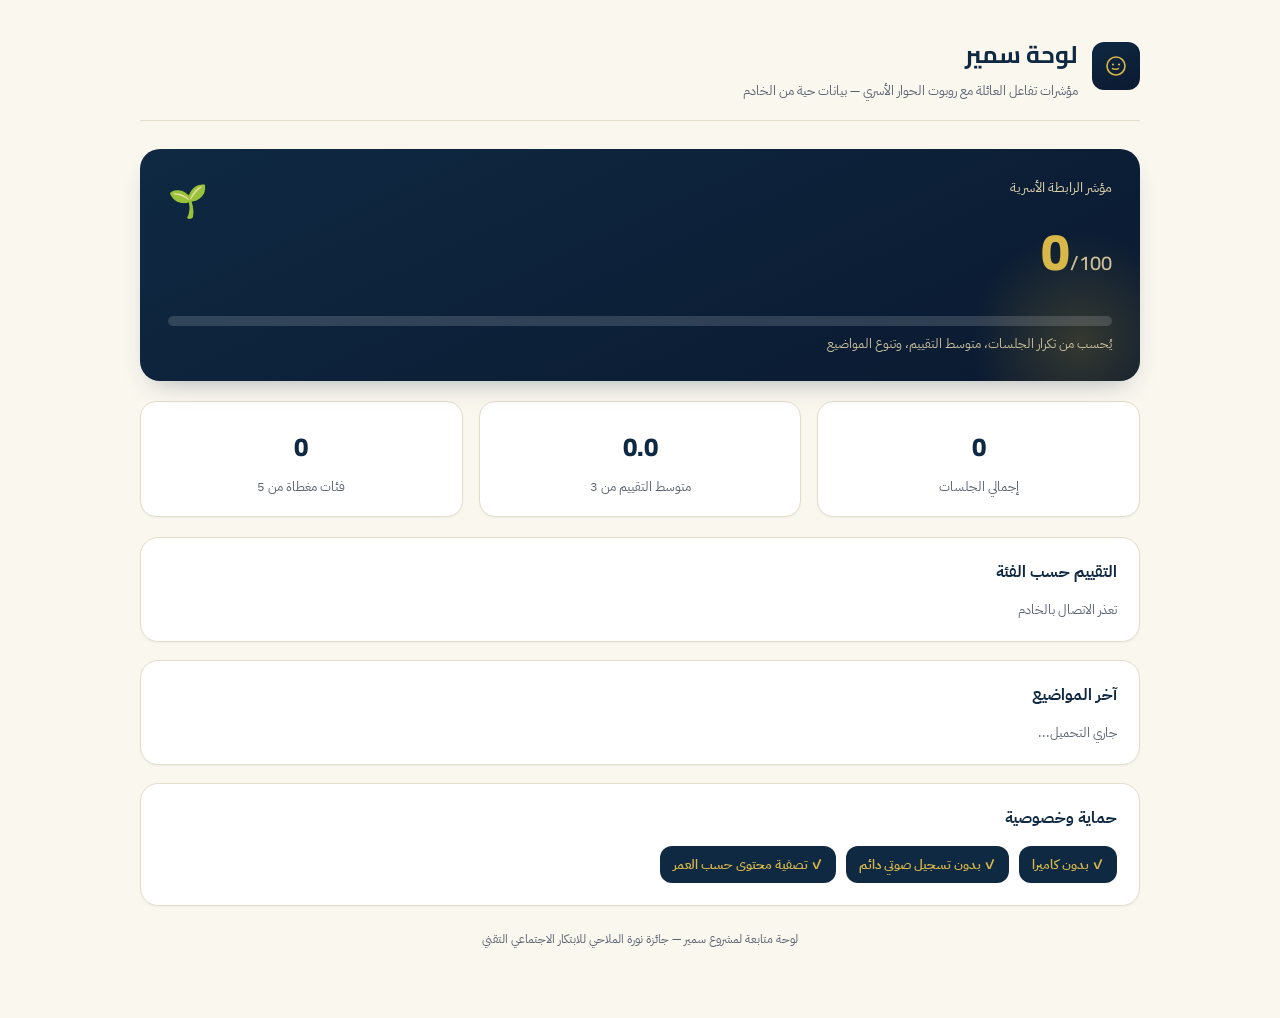
==== sameer-ai-agent/templates/dashboard.html @ 368ee6e6 "Add artifact templates and configure agent memory and flask publishing Replit-Commit-Author: Agent" ====
<!DOCTYPE html>
<html lang="ar" dir="rtl">
<head>
<meta charset="UTF-8">
<meta name="viewport" content="width=device-width, initial-scale=1.0">
<title>لوحة سمير</title>
<link href="https://fonts.googleapis.com/css2?family=Cairo:wght@600;700;800&family=IBM+Plex+Sans+Arabic:wght@400;500;600&display=swap" rel="stylesheet">
<style>
  :root{
    --navy:#0f2942; --navy-dark:#0a1930; --gold:#c9a227; --gold-light:#d9b84a;
    --paper:#faf7ef; --paper2:#f1ecdd; --ink:#1b2430; --ink-soft:#5b6472; --line:#e4ddc9;
  }
  *{box-sizing:border-box;}
  body{margin:0;padding:32px 20px 70px;background:var(--paper);color:var(--ink);
    font-family:"IBM Plex Sans Arabic",sans-serif;}
  .wrap{max-width:1000px;margin:0 auto;}
  header{display:flex;align-items:center;gap:14px;margin-bottom:28px;padding-bottom:20px;border-bottom:1px solid var(--line);}
  .logo{width:48px;height:48px;border-radius:12px;background:linear-gradient(155deg,var(--navy),var(--navy-dark));
    display:flex;align-items:center;justify-content:center;flex:none;}
  h1{font-family:"Cairo",sans-serif;font-size:24px;color:var(--navy);margin:0;}
  p.sub{color:var(--ink-soft);font-size:13px;margin:4px 0 0;}
  .bond-card{
    background:linear-gradient(155deg,var(--navy),var(--navy-dark));
    border-radius:20px;padding:28px;color:#f4ecd2;margin-bottom:20px;
    box-shadow:0 12px 28px -14px rgba(15,41,66,.4);
    position:relative;overflow:hidden;
  }
  .bond-card::after{content:"";position:absolute;inset:auto -50px -70px auto;width:220px;height:220px;
    border-radius:50%;background:radial-gradient(circle,rgba(201,162,39,.22),transparent 70%);}
  .bond-top{display:flex;justify-content:space-between;align-items:flex-start;position:relative;z-index:1;}
  .bond-label{font-size:13.5px;color:#d9cfa9;}
  .bond-face{font-size:32px;}
  .bond-number{font-family:"Cairo",sans-serif;font-weight:800;font-size:52px;color:var(--gold-light);
    direction:ltr;unicode-bidi:isolate;display:inline-block;margin-top:4px;}
  .bond-number span{font-size:20px;color:#cbbf98;font-weight:600;}
  .bond-bar{height:10px;border-radius:999px;background:rgba(255,255,255,.15);margin-top:16px;overflow:hidden;position:relative;z-index:1;}
  .bond-fill{height:100%;background:linear-gradient(90deg,var(--gold),var(--gold-light));width:0%;transition:width .6s;}
  .bond-caption{font-size:12.5px;color:#c9bf9c;margin-top:8px;position:relative;z-index:1;}

  .stats-row{display:grid;grid-template-columns:repeat(3,1fr);gap:16px;margin-bottom:20px;}
  .tile{background:#fff;border:1px solid var(--line);border-radius:16px;padding:20px;text-align:center;
    box-shadow:0 1px 2px rgba(15,41,66,.05);}
  .tile .num{font-family:"Cairo",sans-serif;font-weight:800;font-size:26px;color:var(--navy);
    direction:ltr;unicode-bidi:isolate;display:block;}
  .tile .lbl{font-size:12.5px;color:var(--ink-soft);margin-top:6px;}

  .panel{background:#fff;border:1px solid var(--line);border-radius:18px;padding:22px;margin-bottom:18px;
    box-shadow:0 1px 2px rgba(15,41,66,.05);}
  .panel h2{font-size:16px;margin:0 0 16px;color:var(--navy);}
  .cat-row{display:grid;grid-template-columns:120px 1fr 44px;gap:12px;align-items:center;margin-bottom:12px;}
  .cat-name{font-size:13.5px;font-weight:600;}
  .cat-track{height:9px;background:var(--paper2);border-radius:999px;overflow:hidden;}
  .cat-fill{height:100%;background:linear-gradient(90deg,var(--navy),var(--gold));}
  .cat-val{font-size:12.5px;color:var(--ink-soft);direction:ltr;unicode-bidi:isolate;text-align:left;}
  .empty{color:var(--ink-soft);font-size:13px;margin:0;}

  .topics{display:flex;flex-direction:column;gap:10px;}
  .topic-row{display:flex;align-items:center;gap:12px;padding:12px 14px;border-radius:12px;background:var(--paper2);}
  .topic-badge{flex:none;width:28px;height:28px;border-radius:8px;background:var(--navy);color:var(--gold-light);
    display:flex;align-items:center;justify-content:center;font-family:"Cairo",sans-serif;font-weight:700;font-size:12.5px;}
  .topic-text{font-size:13.5px;line-height:1.5;}

  .badges{display:flex;flex-wrap:wrap;gap:10px;}
  .badge{display:flex;align-items:center;gap:7px;padding:9px 13px;border-radius:12px;font-size:12.5px;font-weight:600;
    background:var(--navy);color:var(--gold-light);}

  footer{margin-top:24px;text-align:center;font-size:12px;color:var(--ink-soft);}
  @media(max-width:640px){.stats-row{grid-template-columns:1fr;}}
</style>
</head>
<body>
<div class="wrap">
  <header>
    <div class="logo">
      <svg width="24" height="24" viewBox="0 0 24 24" fill="none">
        <circle cx="12" cy="12" r="9" stroke="#d9b84a" stroke-width="1.6"/>
        <circle cx="9" cy="10.5" r="1.1" fill="#d9b84a"/>
        <circle cx="15" cy="10.5" r="1.1" fill="#d9b84a"/>
        <path d="M8.5 14.5c1 1 5 1 6 0" stroke="#d9b84a" stroke-width="1.6" stroke-linecap="round"/>
      </svg>
    </div>
    <div>
      <h1>لوحة سمير</h1>
      <p class="sub">مؤشرات تفاعل العائلة مع روبوت الحوار الأسري — بيانات حية من الخادم</p>
    </div>
  </header>

  <div class="bond-card">
    <div class="bond-top">
      <div>
        <div class="bond-label">مؤشر الرابطة الأسرية</div>
        <div class="bond-number" id="bondNum">0<span>/100</span></div>
      </div>
      <div class="bond-face" id="bondFace">🌱</div>
    </div>
    <div class="bond-bar"><div class="bond-fill" id="bondFill"></div></div>
    <div class="bond-caption" id="bondCaption">يُحسب من تكرار الجلسات، متوسط التقييم، وتنوع المواضيع</div>
  </div>

  <div class="stats-row">
    <div class="tile"><span class="num" id="sessions">0</span><div class="lbl">إجمالي الجلسات</div></div>
    <div class="tile"><span class="num" id="avgRating">0.0</span><div class="lbl">متوسط التقييم من 3</div></div>
    <div class="tile"><span class="num" id="catCount">0</span><div class="lbl">فئات مغطاة من 5</div></div>
  </div>

  <div class="panel">
    <h2>التقييم حسب الفئة</h2>
    <div id="catList"><p class="empty">جاري التحميل...</p></div>
  </div>

  <div class="panel">
    <h2>آخر المواضيع</h2>
    <div class="topics" id="topicsList"><p class="empty">جاري التحميل...</p></div>
  </div>

  <div class="panel">
    <h2>حماية وخصوصية</h2>
    <div class="badges">
      <span class="badge">✓ بدون كاميرا</span>
      <span class="badge">✓ بدون تسجيل صوتي دائم</span>
      <span class="badge">✓ تصفية محتوى حسب العمر</span>
    </div>
  </div>

  <footer>لوحة متابعة لمشروع سمير — جائزة نورة الملاحي للابتكار الاجتماعي التقني</footer>
</div>

<script>
function faceFor(score){
  if (score >= 75) return "😄";
  if (score >= 50) return "🙂";
  if (score >= 25) return "😐";
  return "🌱";
}
function captionFor(score){
  if (score >= 75) return "العائلة متفاعلة جدًا — استمروا على هذا المستوى";
  if (score >= 50) return "تفاعل جيد ومستقر — جرّبوا فئات جديدة من الأسئلة";
  if (score >= 25) return "بداية جيدة — كل جلسة إضافية ترفع المؤشر";
  return "لسا بالبداية — أول جلسة عائلية تبدأ المؤشر بالتحرك";
}

fetch('/stats')
  .then(r => r.json())
  .then(data => {
    const sessions = data.total_sessions || 0;
    const avg = data.average_rating_overall || 0;
    const cats = data.average_rating_per_category || {};
    const topics = data.recent_topics || [];
    const catCount = Object.keys(cats).length;

    const bond = Math.round(
      Math.min(sessions / 20, 1) * 40 +
      (avg / 3) * 45 +
      Math.min(catCount / 5, 1) * 15
    );

    document.getElementById('bondNum').innerHTML = bond + '<span>/100</span>';
    document.getElementById('bondFill').style.width = bond + '%';
    document.getElementById('bondFace').textContent = faceFor(bond);
    document.getElementById('bondCaption').textContent = captionFor(bond);

    document.getElementById('sessions').textContent = sessions;
    document.getElementById('avgRating').textContent = avg.toFixed(1);
    document.getElementById('catCount').textContent = catCount;

    const catList = document.getElementById('catList');
    if (catCount === 0) {
      catList.innerHTML = '<p class="empty">لا توجد بيانات كافية بعد — بعد أول جلسة عائلية ستظهر هنا</p>';
    } else {
      catList.innerHTML = '';
      Object.keys(cats).forEach(name => {
        const val = cats[name];
        const pct = Math.max(4, (val / 3) * 100);
        catList.innerHTML += `
          <div class="cat-row">
            <span class="cat-name">${name}</span>
            <span class="cat-track"><span class="cat-fill" style="width:${pct}%"></span></span>
            <span class="cat-val">${val.toFixed(1)}</span>
          </div>`;
      });
    }

    const topicsList = document.getElementById('topicsList');
    if (topics.length === 0) {
      topicsList.innerHTML = '<p class="empty">لم تُسجَّل مواضيع بعد</p>';
    } else {
      topicsList.innerHTML = '';
      topics.forEach((t, i) => {
        topicsList.innerHTML += `
          <div class="topic-row">
            <span class="topic-badge">${i + 1}</span>
            <span class="topic-text">${t}</span>
          </div>`;
      });
    }
  })
  .catch(() => {
    document.getElementById('catList').innerHTML = '<p class="empty">تعذر الاتصال بالخادم</p>';
  });
</script>
</body>
</html>
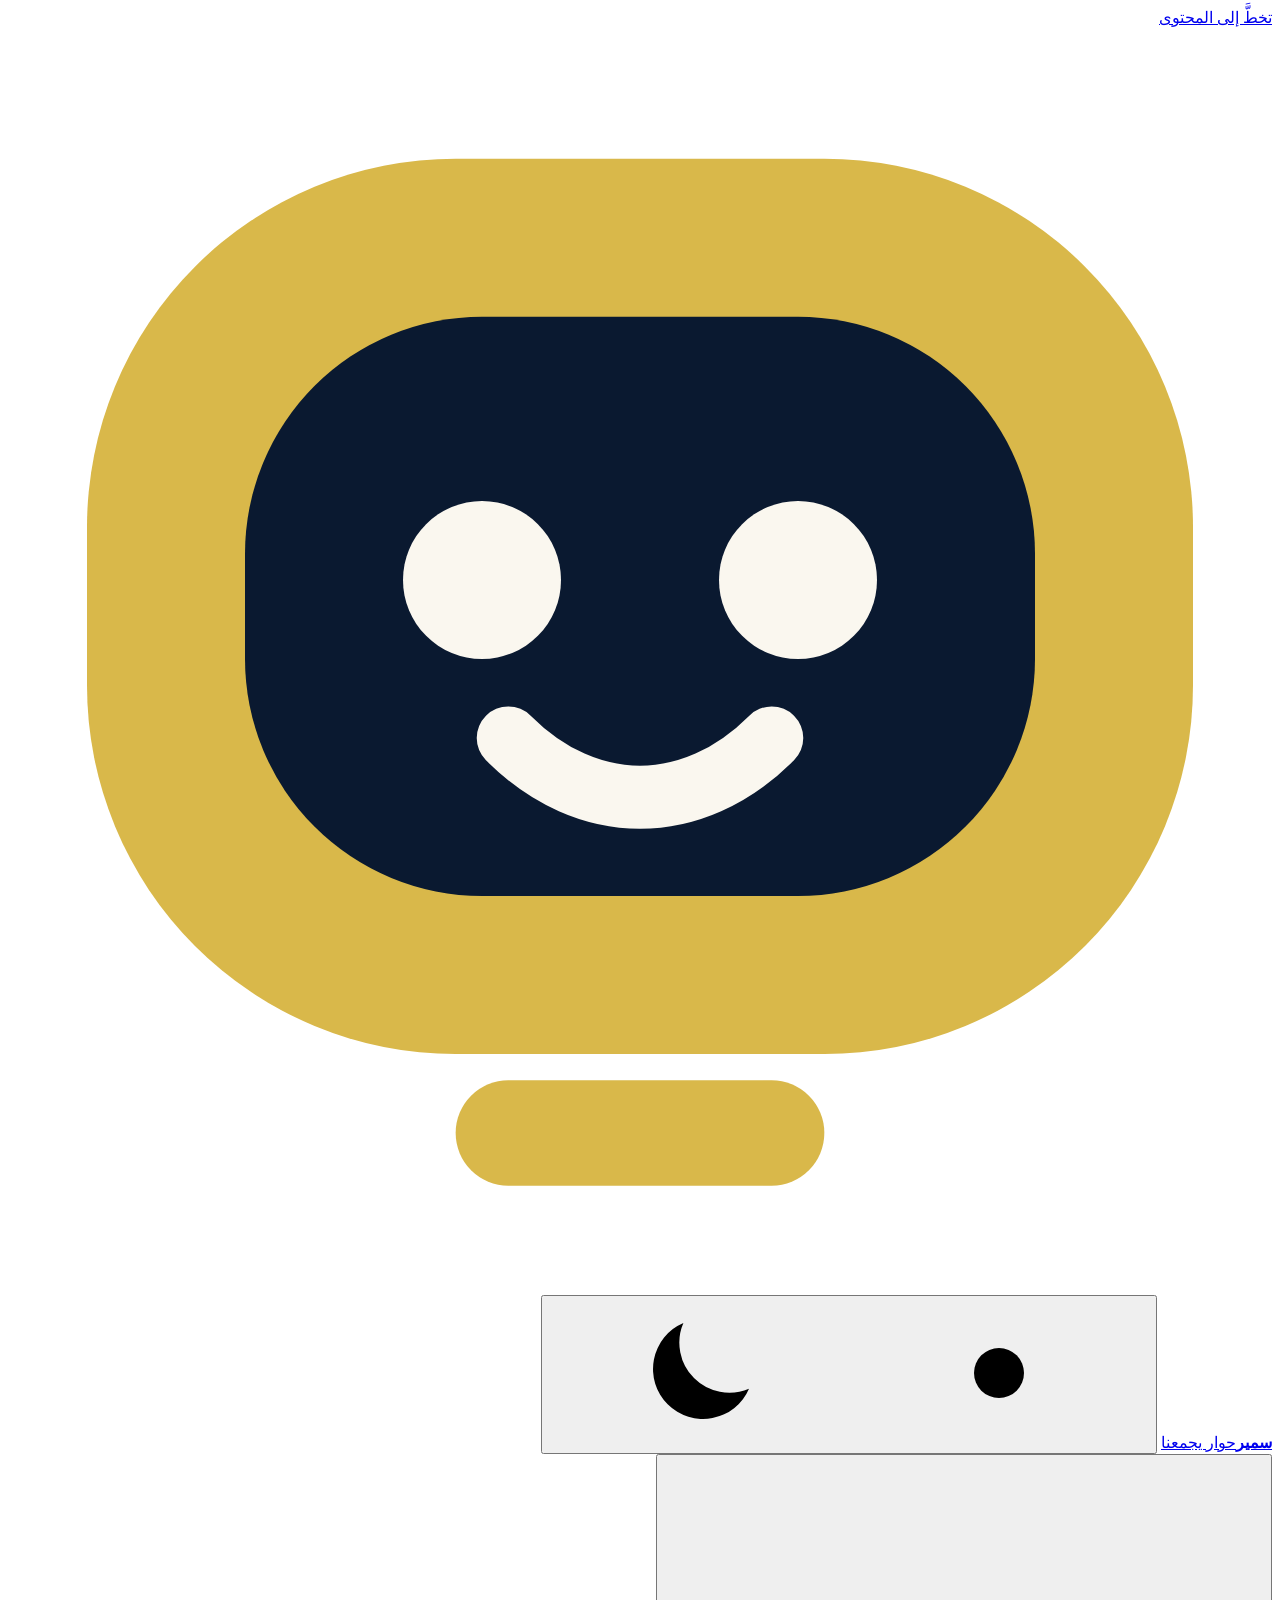
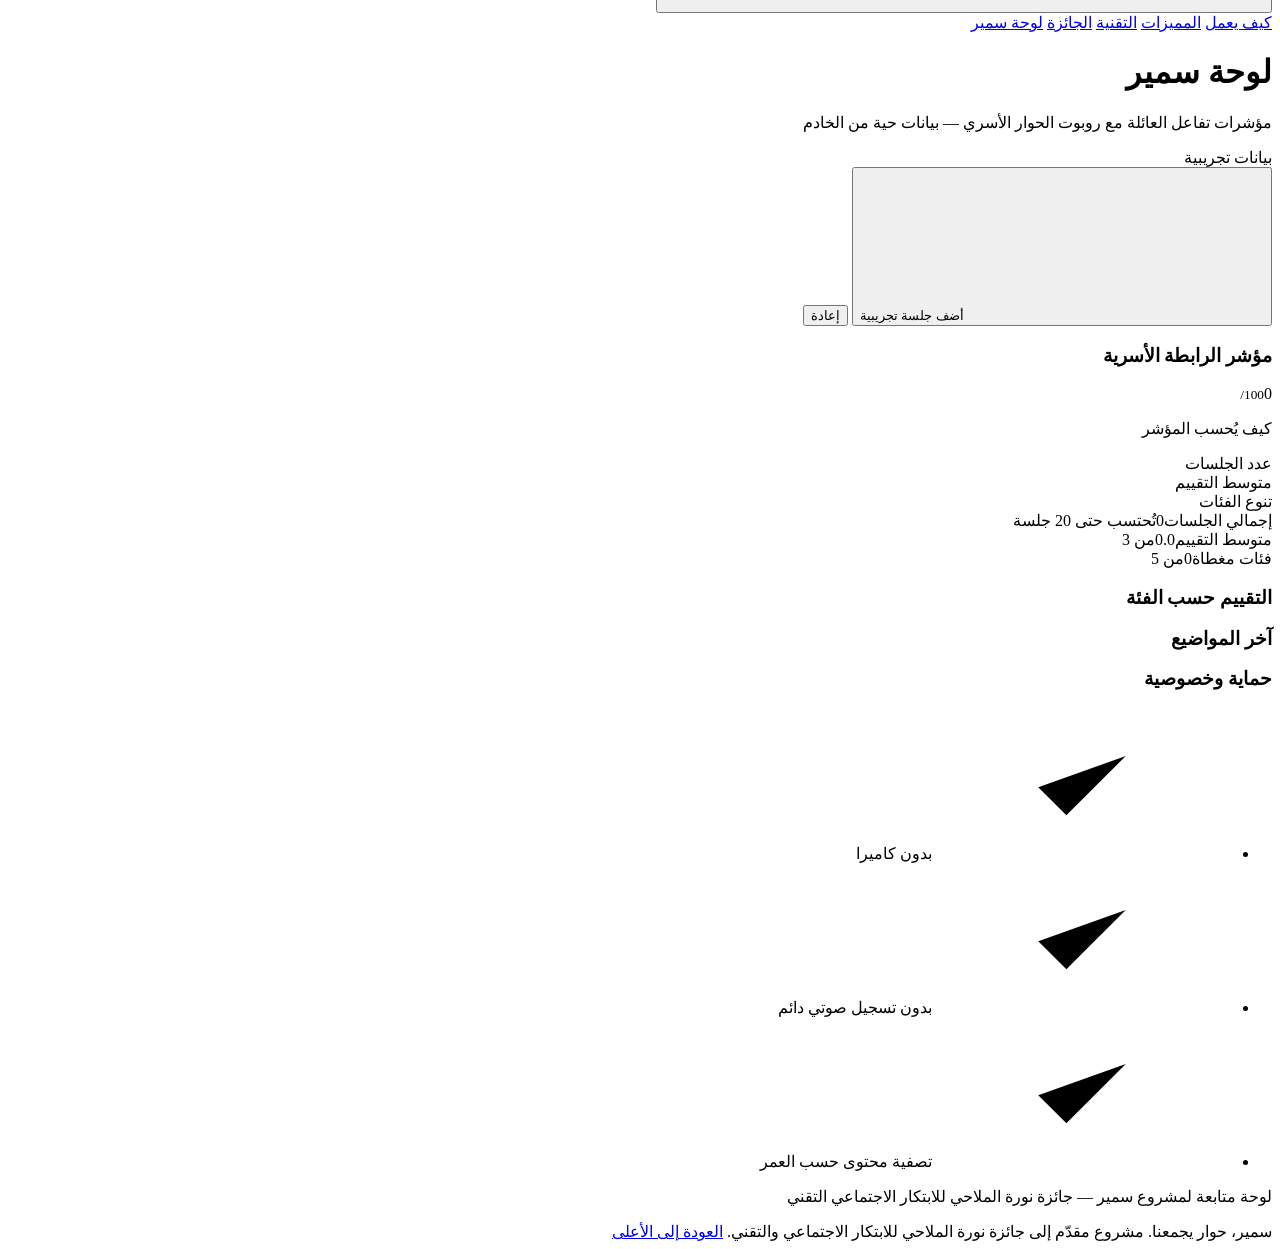
==== commit 7074c188: "Redesign Sameer website: design system, landing page, live dashboard Co-Authored-By: Claude Sonnet 5" ====
--- a/sameer-ai-agent/templates/dashboard.html
+++ b/sameer-ai-agent/templates/dashboard.html
@@ -1,202 +1,100 @@
-<!DOCTYPE html>
+<!doctype html>
 <html lang="ar" dir="rtl">
 <head>
-<meta charset="UTF-8">
-<meta name="viewport" content="width=device-width, initial-scale=1.0">
+<meta charset="utf-8">
+<meta name="viewport" content="width=device-width, initial-scale=1, viewport-fit=cover">
 <title>لوحة سمير</title>
-<link href="https://fonts.googleapis.com/css2?family=Cairo:wght@600;700;800&family=IBM+Plex+Sans+Arabic:wght@400;500;600&display=swap" rel="stylesheet">
-<style>
-  :root{
-    --navy:#0f2942; --navy-dark:#0a1930; --gold:#c9a227; --gold-light:#d9b84a;
-    --paper:#faf7ef; --paper2:#f1ecdd; --ink:#1b2430; --ink-soft:#5b6472; --line:#e4ddc9;
-  }
-  *{box-sizing:border-box;}
-  body{margin:0;padding:32px 20px 70px;background:var(--paper);color:var(--ink);
-    font-family:"IBM Plex Sans Arabic",sans-serif;}
-  .wrap{max-width:1000px;margin:0 auto;}
-  header{display:flex;align-items:center;gap:14px;margin-bottom:28px;padding-bottom:20px;border-bottom:1px solid var(--line);}
-  .logo{width:48px;height:48px;border-radius:12px;background:linear-gradient(155deg,var(--navy),var(--navy-dark));
-    display:flex;align-items:center;justify-content:center;flex:none;}
-  h1{font-family:"Cairo",sans-serif;font-size:24px;color:var(--navy);margin:0;}
-  p.sub{color:var(--ink-soft);font-size:13px;margin:4px 0 0;}
-  .bond-card{
-    background:linear-gradient(155deg,var(--navy),var(--navy-dark));
-    border-radius:20px;padding:28px;color:#f4ecd2;margin-bottom:20px;
-    box-shadow:0 12px 28px -14px rgba(15,41,66,.4);
-    position:relative;overflow:hidden;
-  }
-  .bond-card::after{content:"";position:absolute;inset:auto -50px -70px auto;width:220px;height:220px;
-    border-radius:50%;background:radial-gradient(circle,rgba(201,162,39,.22),transparent 70%);}
-  .bond-top{display:flex;justify-content:space-between;align-items:flex-start;position:relative;z-index:1;}
-  .bond-label{font-size:13.5px;color:#d9cfa9;}
-  .bond-face{font-size:32px;}
-  .bond-number{font-family:"Cairo",sans-serif;font-weight:800;font-size:52px;color:var(--gold-light);
-    direction:ltr;unicode-bidi:isolate;display:inline-block;margin-top:4px;}
-  .bond-number span{font-size:20px;color:#cbbf98;font-weight:600;}
-  .bond-bar{height:10px;border-radius:999px;background:rgba(255,255,255,.15);margin-top:16px;overflow:hidden;position:relative;z-index:1;}
-  .bond-fill{height:100%;background:linear-gradient(90deg,var(--gold),var(--gold-light));width:0%;transition:width .6s;}
-  .bond-caption{font-size:12.5px;color:#c9bf9c;margin-top:8px;position:relative;z-index:1;}
+<meta name="theme-color" content="#0a1930">
+<link rel="icon" href="data:image/svg+xml,%3Csvg xmlns='http://www.w3.org/2000/svg' viewBox='0 0 48 48'%3E%3Crect x='3' y='5' width='42' height='34' rx='14' fill='%23d9b84a'/%3E%3Crect x='9' y='11' width='30' height='22' rx='9' fill='%230a1930'/%3E%3Ccircle cx='18' cy='21' r='3' fill='%23faf7ef'/%3E%3Ccircle cx='30' cy='21' r='3' fill='%23faf7ef'/%3E%3C/svg%3E">
+<script>try{var t=localStorage.getItem('sameer-theme');if(t==='dark'||t==='light')document.documentElement.setAttribute('data-theme',t)}catch(e){}</script>
+<link rel="preconnect" href="https://fonts.googleapis.com">
+<link rel="preconnect" href="https://fonts.gstatic.com" crossorigin>
+<link rel="stylesheet" href="https://fonts.googleapis.com/css2?family=Cairo:wght@600;700;800&family=IBM+Plex+Sans+Arabic:wght@400;500;600;700&display=swap">
+<link rel="stylesheet" href="/static/sameer.css">
 
-  .stats-row{display:grid;grid-template-columns:repeat(3,1fr);gap:16px;margin-bottom:20px;}
-  .tile{background:#fff;border:1px solid var(--line);border-radius:16px;padding:20px;text-align:center;
-    box-shadow:0 1px 2px rgba(15,41,66,.05);}
-  .tile .num{font-family:"Cairo",sans-serif;font-weight:800;font-size:26px;color:var(--navy);
-    direction:ltr;unicode-bidi:isolate;display:block;}
-  .tile .lbl{font-size:12.5px;color:var(--ink-soft);margin-top:6px;}
-
-  .panel{background:#fff;border:1px solid var(--line);border-radius:18px;padding:22px;margin-bottom:18px;
-    box-shadow:0 1px 2px rgba(15,41,66,.05);}
-  .panel h2{font-size:16px;margin:0 0 16px;color:var(--navy);}
-  .cat-row{display:grid;grid-template-columns:120px 1fr 44px;gap:12px;align-items:center;margin-bottom:12px;}
-  .cat-name{font-size:13.5px;font-weight:600;}
-  .cat-track{height:9px;background:var(--paper2);border-radius:999px;overflow:hidden;}
-  .cat-fill{height:100%;background:linear-gradient(90deg,var(--navy),var(--gold));}
-  .cat-val{font-size:12.5px;color:var(--ink-soft);direction:ltr;unicode-bidi:isolate;text-align:left;}
-  .empty{color:var(--ink-soft);font-size:13px;margin:0;}
-
-  .topics{display:flex;flex-direction:column;gap:10px;}
-  .topic-row{display:flex;align-items:center;gap:12px;padding:12px 14px;border-radius:12px;background:var(--paper2);}
-  .topic-badge{flex:none;width:28px;height:28px;border-radius:8px;background:var(--navy);color:var(--gold-light);
-    display:flex;align-items:center;justify-content:center;font-family:"Cairo",sans-serif;font-weight:700;font-size:12.5px;}
-  .topic-text{font-size:13.5px;line-height:1.5;}
-
-  .badges{display:flex;flex-wrap:wrap;gap:10px;}
-  .badge{display:flex;align-items:center;gap:7px;padding:9px 13px;border-radius:12px;font-size:12.5px;font-weight:600;
-    background:var(--navy);color:var(--gold-light);}
-
-  footer{margin-top:24px;text-align:center;font-size:12px;color:var(--ink-soft);}
-  @media(max-width:640px){.stats-row{grid-template-columns:1fr;}}
-</style>
 </head>
 <body>
-<div class="wrap">
-  <header>
-    <div class="logo">
-      <svg width="24" height="24" viewBox="0 0 24 24" fill="none">
-        <circle cx="12" cy="12" r="9" stroke="#d9b84a" stroke-width="1.6"/>
-        <circle cx="9" cy="10.5" r="1.1" fill="#d9b84a"/>
-        <circle cx="15" cy="10.5" r="1.1" fill="#d9b84a"/>
-        <path d="M8.5 14.5c1 1 5 1 6 0" stroke="#d9b84a" stroke-width="1.6" stroke-linecap="round"/>
-      </svg>
-    </div>
+<svg width="0" height="0" style="position:absolute" aria-hidden="true" focusable="false"><defs><symbol id="i-arrow" viewBox="0 0 24 24"><path d="M19 12H5m6-6-6 6 6 6"/></symbol><symbol id="i-check" viewBox="0 0 24 24"><path d="m5 12.5 4.5 4.5L19 7.5"/></symbol><symbol id="i-plus" viewBox="0 0 24 24"><path d="M12 5v14M5 12h14"/></symbol><symbol id="i-sun" viewBox="0 0 24 24"><circle cx="12" cy="12" r="4"/><path d="M12 2v2M12 20v2M4.9 4.9l1.4 1.4M17.7 17.7l1.4 1.4M2 12h2M20 12h2M4.9 19.1l1.4-1.4M17.7 6.3l1.4-1.4"/></symbol><symbol id="i-moon" viewBox="0 0 24 24"><path d="M20 14.5A8 8 0 0 1 9.5 4a8 8 0 1 0 10.5 10.5z"/></symbol><symbol id="i-menu" viewBox="0 0 24 24"><path d="M4 7h16M4 12h16M4 17h16"/></symbol><symbol id="i-close" viewBox="0 0 24 24"><path d="M6 6l12 12M18 6 6 18"/></symbol><symbol id="i-phone" viewBox="0 0 24 24"><rect x="7" y="2.5" width="10" height="19" rx="2.5"/><path d="M11 18.5h2"/></symbol><symbol id="i-sliders" viewBox="0 0 24 24"><path d="M4 7h9M17 7h3M4 17h3M11 17h9"/><circle cx="15" cy="7" r="2"/><circle cx="9" cy="17" r="2"/></symbol><symbol id="i-shield" viewBox="0 0 24 24"><path d="M12 3 5 6v5.5c0 4.3 2.9 7.6 7 9.5 4.1-1.9 7-5.2 7-9.5V6z"/><path d="m9 12 2.2 2.2L15.5 10"/></symbol><symbol id="i-target" viewBox="0 0 24 24"><circle cx="12" cy="12" r="2.2"/><circle cx="12" cy="12" r="7.5"/><path d="M12 2v3M12 19v3M2 12h3M19 12h3"/></symbol><symbol id="i-touch" viewBox="0 0 24 24"><path d="M9 11V5.5a1.5 1.5 0 0 1 3 0V11"/><path d="M12 10.5V9a1.5 1.5 0 0 1 3 0v3"/><path d="M15 11.5a1.5 1.5 0 0 1 3 0V15a6 6 0 0 1-6 6h-.5a5 5 0 0 1-4-2L4.5 15a1.4 1.4 0 0 1 2.2-1.7L9 15.5"/></symbol><symbol id="i-chat" viewBox="0 0 24 24"><path d="M4 5.5h16v10H12l-4.5 4v-4H4z"/><path d="M8 9.5h8M8 12.5h5"/></symbol><symbol id="i-chart" viewBox="0 0 24 24"><path d="M4 20V4M4 20h16"/><path d="M8 16v-4M12 16V8M16 16v-6"/></symbol><symbol id="i-camera-off" viewBox="0 0 24 24"><path d="M4 8h3l1.5-2h7L17 8h3v11H4z"/><circle cx="12" cy="13.5" r="3"/><path d="M3 3l18 18"/></symbol><symbol id="i-mic-off" viewBox="0 0 24 24"><rect x="9" y="3" width="6" height="11" rx="3"/><path d="M6 11a6 6 0 0 0 12 0M12 17v4"/><path d="M3 3l18 18"/></symbol><symbol id="i-mic" viewBox="0 0 24 24"><rect x="9" y="3" width="6" height="11" rx="3"/><path d="M6 11a6 6 0 0 0 12 0M12 17v4"/></symbol><symbol id="i-sprout" viewBox="0 0 24 24"><path d="M12 21v-9"/><path d="M12 12c0-4 3-6 7-6 0 4-3 6-7 6z"/><path d="M12 15c0-3-2-5-6-5 0 3 2 5 6 5z"/></symbol><symbol id="i-layers" viewBox="0 0 24 24"><path d="M12 3 3 8l9 5 9-5z"/><path d="M3 12.5l9 5 9-5M3 16.5l9 5 9-5"/></symbol><symbol id="i-users" viewBox="0 0 24 24"><circle cx="9" cy="8" r="3"/><circle cx="17" cy="9.5" r="2.4"/><path d="M3 19c.5-3.5 3-5.5 6-5.5s5.5 2 6 5.5M15.5 14c2.5-.3 4.8 1.2 5.5 4.5"/></symbol><symbol id="i-led" viewBox="0 0 24 24"><circle cx="12" cy="12" r="3"/><path d="M12 3v2M12 19v2M3 12h2M19 12h2M5.6 5.6 7 7M17 17l1.4 1.4M5.6 18.4 7 17M17 7l1.4-1.4"/></symbol><symbol id="i-wifi" viewBox="0 0 24 24"><path d="M3 9.5a13 13 0 0 1 18 0M6 13a8.5 8.5 0 0 1 12 0M9 16.5a4 4 0 0 1 6 0"/><circle cx="12" cy="20" r=".8" fill="currentColor"/></symbol><symbol id="i-base" viewBox="0 0 24 24"><path d="M4 17c0-3 3.5-5 8-5s8 2 8 5v1.5c0 1-3.5 2-8 2s-8-1-8-2z"/><path d="M4 17c0 1.5 3.5 2.5 8 2.5s8-1 8-2.5"/></symbol><symbol id="i-face-screen" viewBox="0 0 24 24"><rect x="3.5" y="4.5" width="17" height="13" rx="4"/><circle cx="9" cy="10" r="1" fill="currentColor"/><circle cx="15" cy="10" r="1" fill="currentColor"/><path d="M9.5 13.5c1.5 1.5 3.5 1.5 5 0"/><path d="M9 21h6"/></symbol><symbol id="i-award" viewBox="0 0 24 24"><circle cx="12" cy="9" r="5.5"/><path d="M8.5 13.5 7 21l5-2.5 5 2.5-1.5-7.5"/></symbol><symbol id="i-f-flat" viewBox="0 0 24 24"><circle cx="12" cy="12" r="9"/><path d="M8.5 15h7"/><circle cx="9" cy="10" r="1" fill="currentColor"/><circle cx="15" cy="10" r="1" fill="currentColor"/></symbol><symbol id="i-f-smile" viewBox="0 0 24 24"><circle cx="12" cy="12" r="9"/><path d="M8.5 14c1 1.5 2 2 3.5 2s2.5-.5 3.5-2"/><circle cx="9" cy="10" r="1" fill="currentColor"/><circle cx="15" cy="10" r="1" fill="currentColor"/></symbol><symbol id="i-f-joy" viewBox="0 0 24 24"><circle cx="12" cy="12" r="9"/><path d="M8 10.5c.5-1 1.5-1 2 0M14 10.5c.5-1 1.5-1 2 0"/><path d="M8 14h8c0 2.5-2 4-4 4s-4-1.5-4-4z"/></symbol></defs></svg>
+<a class="skip" href="#main">تخطَّ إلى المحتوى</a>
+<header class="site-header">
+  <div class="wrap header-in">
+    <a class="brand" href="/" aria-label="سمير، حوار يجمعنا. الصفحة الرئيسية"><svg class="brand-mark" viewBox="0 0 48 48" aria-hidden="true"><rect x="3" y="5" width="42" height="34" rx="14" fill="#d9b84a"/><rect x="9" y="11" width="30" height="22" rx="9" fill="#0a1930"/><circle cx="18" cy="21" r="3" fill="#faf7ef"/><circle cx="30" cy="21" r="3" fill="#faf7ef"/><path d="M19 27c3 3 7 3 10 0" stroke="#faf7ef" stroke-width="2.4" stroke-linecap="round" fill="none"/><rect x="17" y="40" width="14" height="4" rx="2" fill="#d9b84a"/></svg><span class="brand-text"><b>سمير</b><span>حوار يجمعنا</span></span></a>
+    <button class="icon-btn" type="button" data-theme-toggle aria-pressed="false" aria-label="الوضع الداكن"><svg class="icon i-sun" aria-hidden="true"><use href="#i-sun"/></svg><svg class="icon i-moon" aria-hidden="true"><use href="#i-moon"/></svg></button>
+    <button class="icon-btn menu-btn" type="button" data-menu-toggle aria-expanded="false" aria-controls="site-nav" aria-label="القائمة"><svg class="icon i-menu" aria-hidden="true"><use href="#i-menu"/></svg><svg class="icon i-close" aria-hidden="true"><use href="#i-close"/></svg></button>
+    <nav class="nav" id="site-nav" aria-label="التنقل الرئيسي">
+      <a href="/#how">كيف يعمل</a>
+      <a href="/#trust">المميزات</a>
+      <a href="/#tech">التقنية</a>
+      <a href="/#award">الجائزة</a>
+      <a class="nav-cta" href="/dashboard" aria-current="page">لوحة سمير</a>
+    </nav>
+  </div>
+</header>
+<main id="main">
+<div class="wrap dash-page">
+  <div class="page-head">
     <div>
       <h1>لوحة سمير</h1>
-      <p class="sub">مؤشرات تفاعل العائلة مع روبوت الحوار الأسري — بيانات حية من الخادم</p>
-    </div>
-  </header>
-
-  <div class="bond-card">
-    <div class="bond-top">
-      <div>
-        <div class="bond-label">مؤشر الرابطة الأسرية</div>
-        <div class="bond-number" id="bondNum">0<span>/100</span></div>
-      </div>
-      <div class="bond-face" id="bondFace">🌱</div>
-    </div>
-    <div class="bond-bar"><div class="bond-fill" id="bondFill"></div></div>
-    <div class="bond-caption" id="bondCaption">يُحسب من تكرار الجلسات، متوسط التقييم، وتنوع المواضيع</div>
-  </div>
-
-  <div class="stats-row">
-    <div class="tile"><span class="num" id="sessions">0</span><div class="lbl">إجمالي الجلسات</div></div>
-    <div class="tile"><span class="num" id="avgRating">0.0</span><div class="lbl">متوسط التقييم من 3</div></div>
-    <div class="tile"><span class="num" id="catCount">0</span><div class="lbl">فئات مغطاة من 5</div></div>
-  </div>
-
-  <div class="panel">
-    <h2>التقييم حسب الفئة</h2>
-    <div id="catList"><p class="empty">جاري التحميل...</p></div>
-  </div>
-
-  <div class="panel">
-    <h2>آخر المواضيع</h2>
-    <div class="topics" id="topicsList"><p class="empty">جاري التحميل...</p></div>
-  </div>
-
-  <div class="panel">
-    <h2>حماية وخصوصية</h2>
-    <div class="badges">
-      <span class="badge">✓ بدون كاميرا</span>
-      <span class="badge">✓ بدون تسجيل صوتي دائم</span>
-      <span class="badge">✓ تصفية محتوى حسب العمر</span>
+      <p>مؤشرات تفاعل العائلة مع روبوت الحوار الأسري — بيانات حية من الخادم</p>
     </div>
   </div>
-
-  <footer>لوحة متابعة لمشروع سمير — جائزة نورة الملاحي للابتكار الاجتماعي التقني</footer>
+  <div class="dash" data-dash="full">
+  <div class="dash-tools">
+    <div class="group">
+      <span class="badge badge--demo" data-only="demo"><span class="dot"></span>بيانات تجريبية</span>
+      <span class="badge badge--live" data-only="api" hidden><span class="dot"></span>بيانات حية من الخادم</span>
+      <span class="stamp" data-el="stamp"></span>
+    </div>
+    <div class="group">
+      <button class="btn btn--sm" type="button" data-action="add" data-only="demo"><svg class="icon" aria-hidden="true"><use href="#i-plus"/></svg>أضف جلسة تجريبية</button>
+      <button class="btn btn--sm btn--ghost" type="button" data-action="reset" data-only="demo">إعادة</button>
+      <button class="btn btn--sm btn--ghost" type="button" data-action="refresh" data-only="api" hidden>تحديث</button>
+    </div>
+  </div>
+  <div class="error-box" data-el="error" role="alert" hidden><span>تعذر الاتصال بالخادم</span><button class="btn btn--sm" type="button" data-action="retry">إعادة المحاولة</button></div>
+  <article class="bond-card" aria-label="مؤشر الرابطة الأسرية">
+    <div class="bond-top"><h3 class="bond-title">مؤشر الرابطة الأسرية</h3><span class="tier" data-el="tier"></span></div>
+    <div class="bond-main">
+      <div class="bond-num" aria-hidden="true"><span data-el="bond">0</span><small dir="ltr">/100</small></div>
+      <div class="bond-bar" role="progressbar" aria-label="مؤشر الرابطة الأسرية" aria-valuemin="0" aria-valuemax="100" aria-valuenow="0" data-el="bar"><span class="bond-fill" data-el="fill"></span><i style="inset-inline-start:25%"></i><i style="inset-inline-start:50%"></i><i style="inset-inline-start:75%"></i></div>
+      <p class="bond-caption" data-el="caption"></p>
+    </div>
+    <div class="parts">
+      <p class="parts-title">كيف يُحسب المؤشر</p>
+      <div class="part"><div class="part-row"><span>عدد الجلسات</span><b data-el="pv-sessions"></b></div><div class="part-track"><span class="part-fill" data-el="pf-sessions"></span></div></div>
+      <div class="part"><div class="part-row"><span>متوسط التقييم</span><b data-el="pv-rating"></b></div><div class="part-track"><span class="part-fill" data-el="pf-rating"></span></div></div>
+      <div class="part"><div class="part-row"><span>تنوع الفئات</span><b data-el="pv-cats"></b></div><div class="part-track"><span class="part-fill" data-el="pf-cats"></span></div></div>
+    </div>
+  </article>
+  <div class="stats">
+    <article class="card stat"><span class="stat-label">إجمالي الجلسات</span><span class="stat-val" data-el="sessions">0</span><span class="stat-hint">تُحتسب حتى 20 جلسة</span></article>
+    <article class="card stat"><span class="stat-label">متوسط التقييم</span><span class="stat-val" data-el="rating">0.0</span><span class="pips" data-el="rating-pips" aria-hidden="true"><span class="pip"></span><span class="pip"></span><span class="pip"></span></span><span class="stat-hint">من 3</span></article>
+    <article class="card stat"><span class="stat-label">فئات مغطاة</span><span class="stat-val" data-el="cats">0</span><span class="pips" data-el="cats-pips" aria-hidden="true"><span class="pip"></span><span class="pip"></span><span class="pip"></span><span class="pip"></span><span class="pip"></span></span><span class="stat-hint">من 5</span></article>
+  </div>
+  <div class="panels">
+    <section class="card panel-card" aria-labelledby="full-cats-h"><h3 id="full-cats-h">التقييم حسب الفئة</h3><div class="list" data-el="catlist"></div></section>
+    <section class="card panel-card" aria-labelledby="full-topics-h"><h3 id="full-topics-h">آخر المواضيع</h3><div class="list" data-el="topics"></div></section>
+  </div>
+  <p class="sr-only" role="status" aria-live="polite" data-el="status"></p>
 </div>
-
-<script>
-function faceFor(score){
-  if (score >= 75) return "😄";
-  if (score >= 50) return "🙂";
-  if (score >= 25) return "😐";
-  return "🌱";
-}
-function captionFor(score){
-  if (score >= 75) return "العائلة متفاعلة جدًا — استمروا على هذا المستوى";
-  if (score >= 50) return "تفاعل جيد ومستقر — جرّبوا فئات جديدة من الأسئلة";
-  if (score >= 25) return "بداية جيدة — كل جلسة إضافية ترفع المؤشر";
-  return "لسا بالبداية — أول جلسة عائلية تبدأ المؤشر بالتحرك";
-}
-
-fetch('/stats')
-  .then(r => r.json())
-  .then(data => {
-    const sessions = data.total_sessions || 0;
-    const avg = data.average_rating_overall || 0;
-    const cats = data.average_rating_per_category || {};
-    const topics = data.recent_topics || [];
-    const catCount = Object.keys(cats).length;
-
-    const bond = Math.round(
-      Math.min(sessions / 20, 1) * 40 +
-      (avg / 3) * 45 +
-      Math.min(catCount / 5, 1) * 15
-    );
-
-    document.getElementById('bondNum').innerHTML = bond + '<span>/100</span>';
-    document.getElementById('bondFill').style.width = bond + '%';
-    document.getElementById('bondFace').textContent = faceFor(bond);
-    document.getElementById('bondCaption').textContent = captionFor(bond);
-
-    document.getElementById('sessions').textContent = sessions;
-    document.getElementById('avgRating').textContent = avg.toFixed(1);
-    document.getElementById('catCount').textContent = catCount;
-
-    const catList = document.getElementById('catList');
-    if (catCount === 0) {
-      catList.innerHTML = '<p class="empty">لا توجد بيانات كافية بعد — بعد أول جلسة عائلية ستظهر هنا</p>';
-    } else {
-      catList.innerHTML = '';
-      Object.keys(cats).forEach(name => {
-        const val = cats[name];
-        const pct = Math.max(4, (val / 3) * 100);
-        catList.innerHTML += `
-          <div class="cat-row">
-            <span class="cat-name">${name}</span>
-            <span class="cat-track"><span class="cat-fill" style="width:${pct}%"></span></span>
-            <span class="cat-val">${val.toFixed(1)}</span>
-          </div>`;
-      });
-    }
-
-    const topicsList = document.getElementById('topicsList');
-    if (topics.length === 0) {
-      topicsList.innerHTML = '<p class="empty">لم تُسجَّل مواضيع بعد</p>';
-    } else {
-      topicsList.innerHTML = '';
-      topics.forEach((t, i) => {
-        topicsList.innerHTML += `
-          <div class="topic-row">
-            <span class="topic-badge">${i + 1}</span>
-            <span class="topic-text">${t}</span>
-          </div>`;
-      });
-    }
-  })
-  .catch(() => {
-    document.getElementById('catList').innerHTML = '<p class="empty">تعذر الاتصال بالخادم</p>';
-  });
-</script>
+  <section class="card privacy-strip" aria-label="حماية وخصوصية">
+    <h3>حماية وخصوصية</h3>
+    <ul>
+      <li><svg class="icon" aria-hidden="true"><use href="#i-check"/></svg>بدون كاميرا</li>
+      <li><svg class="icon" aria-hidden="true"><use href="#i-check"/></svg>بدون تسجيل صوتي دائم</li>
+      <li><svg class="icon" aria-hidden="true"><use href="#i-check"/></svg>تصفية محتوى حسب العمر</li>
+    </ul>
+  </section>
+  <p style="margin-top:var(--s-5);color:var(--text-muted);font-size:var(--fs-1)">لوحة متابعة لمشروع سمير — جائزة نورة الملاحي للابتكار الاجتماعي التقني</p>
+</div>
+</main>
+<footer class="site-footer">
+  <div class="wrap foot-in">
+    <span>سمير، حوار يجمعنا. مشروع مقدّم إلى جائزة نورة الملاحي للابتكار الاجتماعي والتقني.</span>
+    <a href="/#top">العودة إلى الأعلى</a>
+  </div>
+</footer>
+<script>window.SAMEER_CONFIG = { statsUrl: '/stats' };</script>
+<script src="/static/sameer.js" defer></script>
 </body>
 </html>
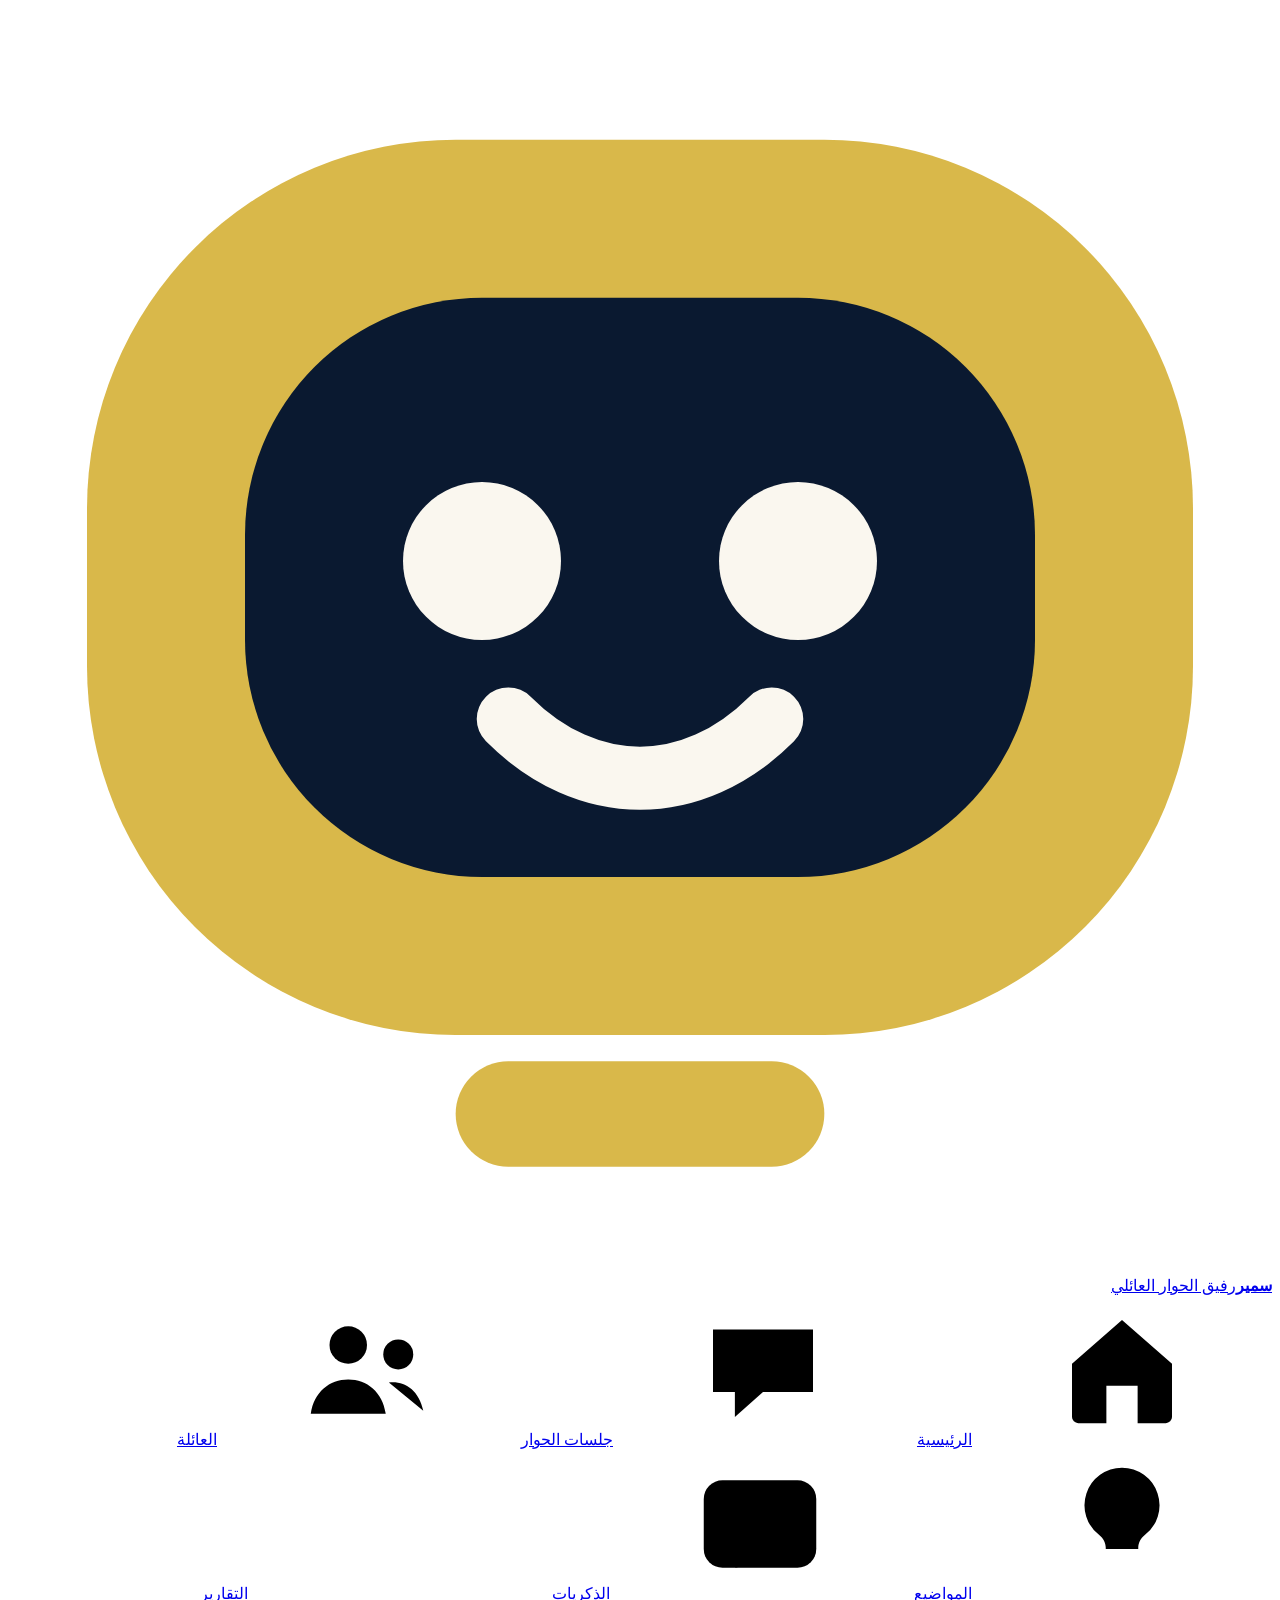
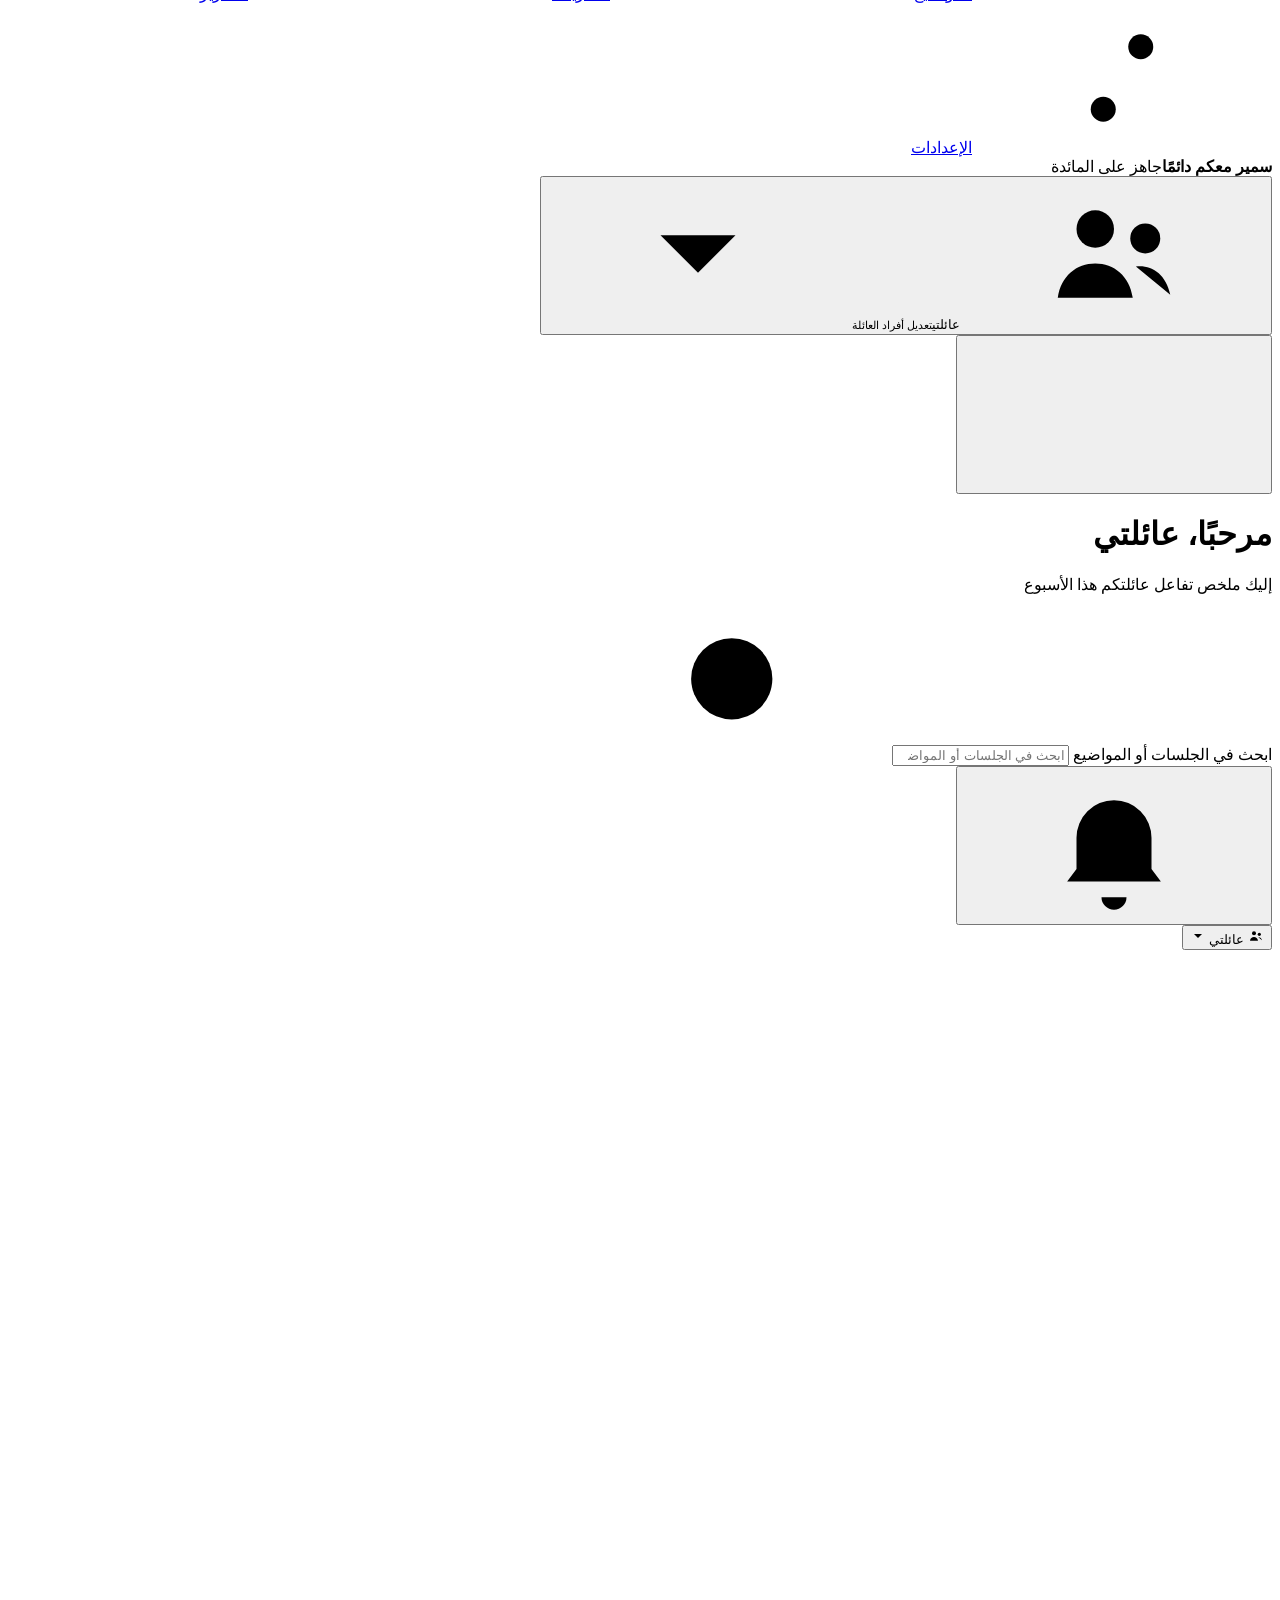
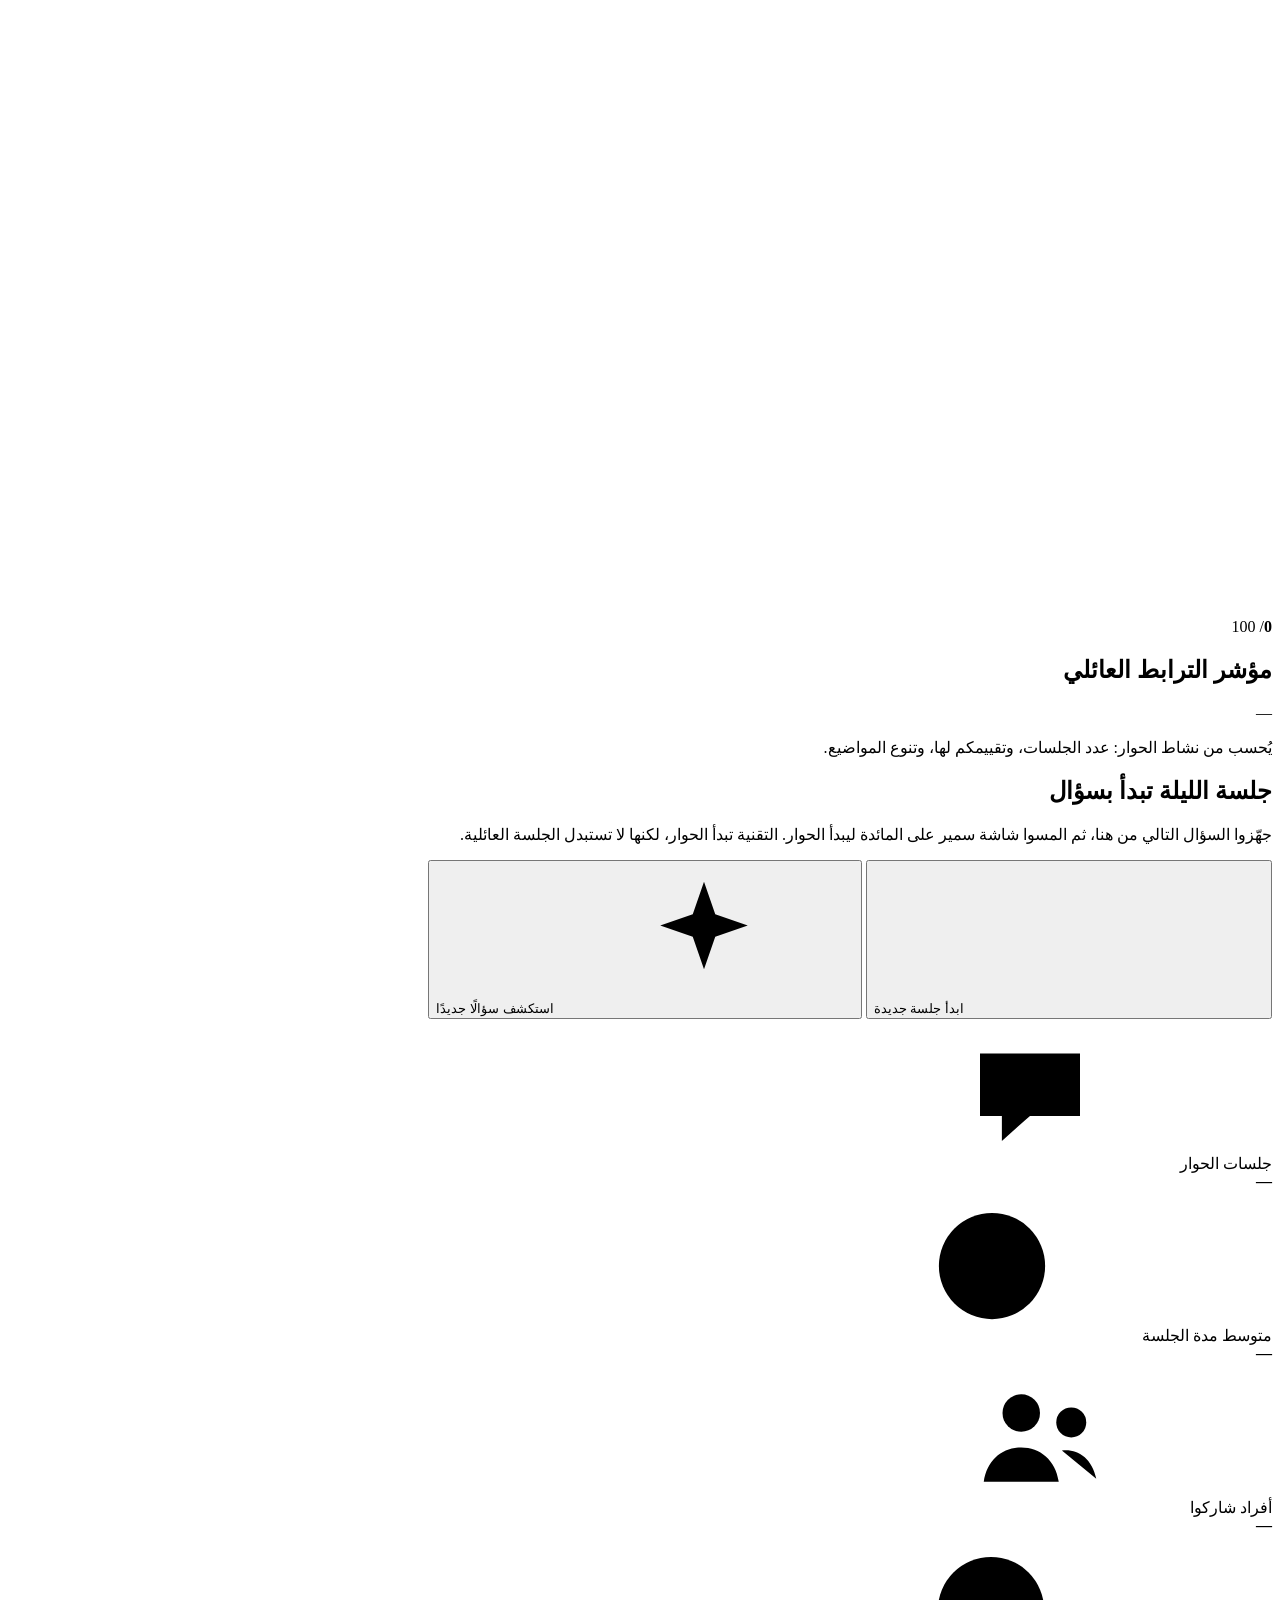
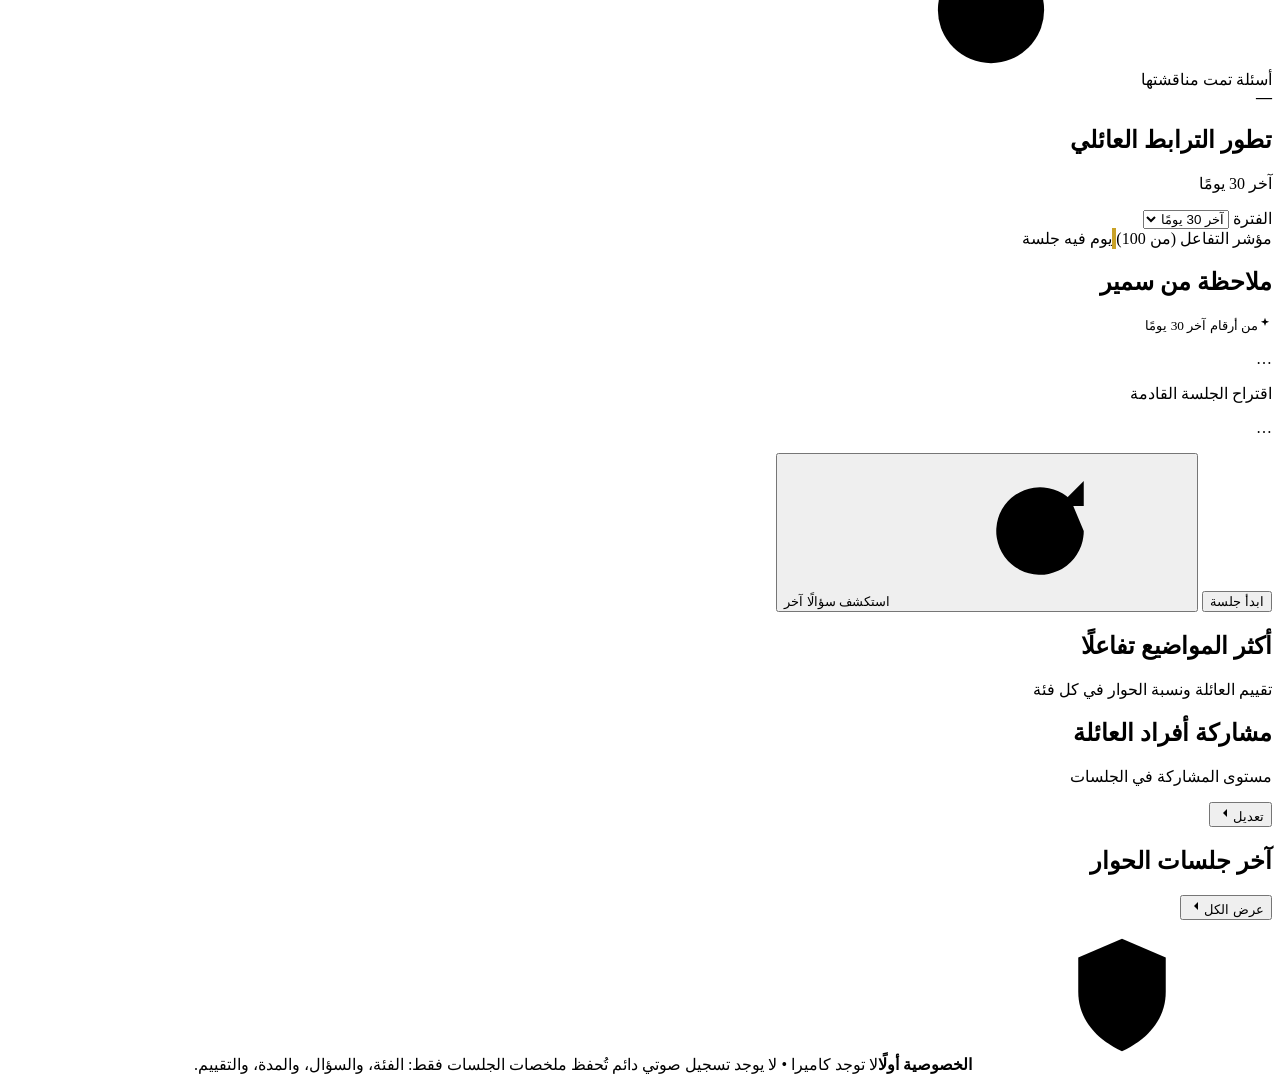
==== commit 20cc0656: "Add a family dashboard connected to Sameer's agent - /api/dashboard computes the bond index, 30-day " ====
--- a/sameer-ai-agent/templates/dashboard.html
+++ b/sameer-ai-agent/templates/dashboard.html
@@ -4,97 +4,230 @@
 <meta charset="utf-8">
 <meta name="viewport" content="width=device-width, initial-scale=1, viewport-fit=cover">
 <title>لوحة سمير</title>
-<meta name="theme-color" content="#0a1930">
+<meta name="theme-color" content="#0A1930">
 <link rel="icon" href="data:image/svg+xml,%3Csvg xmlns='http://www.w3.org/2000/svg' viewBox='0 0 48 48'%3E%3Crect x='3' y='5' width='42' height='34' rx='14' fill='%23d9b84a'/%3E%3Crect x='9' y='11' width='30' height='22' rx='9' fill='%230a1930'/%3E%3Ccircle cx='18' cy='21' r='3' fill='%23faf7ef'/%3E%3Ccircle cx='30' cy='21' r='3' fill='%23faf7ef'/%3E%3C/svg%3E">
-<script>try{var t=localStorage.getItem('sameer-theme');if(t==='dark'||t==='light')document.documentElement.setAttribute('data-theme',t)}catch(e){}</script>
 <link rel="preconnect" href="https://fonts.googleapis.com">
 <link rel="preconnect" href="https://fonts.gstatic.com" crossorigin>
 <link rel="stylesheet" href="https://fonts.googleapis.com/css2?family=Cairo:wght@600;700;800&family=IBM+Plex+Sans+Arabic:wght@400;500;600;700&display=swap">
-<link rel="stylesheet" href="/static/sameer.css">
-
+<link rel="stylesheet" href="/static/dashboard.css">
 </head>
 <body>
-<svg width="0" height="0" style="position:absolute" aria-hidden="true" focusable="false"><defs><symbol id="i-arrow" viewBox="0 0 24 24"><path d="M19 12H5m6-6-6 6 6 6"/></symbol><symbol id="i-check" viewBox="0 0 24 24"><path d="m5 12.5 4.5 4.5L19 7.5"/></symbol><symbol id="i-plus" viewBox="0 0 24 24"><path d="M12 5v14M5 12h14"/></symbol><symbol id="i-sun" viewBox="0 0 24 24"><circle cx="12" cy="12" r="4"/><path d="M12 2v2M12 20v2M4.9 4.9l1.4 1.4M17.7 17.7l1.4 1.4M2 12h2M20 12h2M4.9 19.1l1.4-1.4M17.7 6.3l1.4-1.4"/></symbol><symbol id="i-moon" viewBox="0 0 24 24"><path d="M20 14.5A8 8 0 0 1 9.5 4a8 8 0 1 0 10.5 10.5z"/></symbol><symbol id="i-menu" viewBox="0 0 24 24"><path d="M4 7h16M4 12h16M4 17h16"/></symbol><symbol id="i-close" viewBox="0 0 24 24"><path d="M6 6l12 12M18 6 6 18"/></symbol><symbol id="i-phone" viewBox="0 0 24 24"><rect x="7" y="2.5" width="10" height="19" rx="2.5"/><path d="M11 18.5h2"/></symbol><symbol id="i-sliders" viewBox="0 0 24 24"><path d="M4 7h9M17 7h3M4 17h3M11 17h9"/><circle cx="15" cy="7" r="2"/><circle cx="9" cy="17" r="2"/></symbol><symbol id="i-shield" viewBox="0 0 24 24"><path d="M12 3 5 6v5.5c0 4.3 2.9 7.6 7 9.5 4.1-1.9 7-5.2 7-9.5V6z"/><path d="m9 12 2.2 2.2L15.5 10"/></symbol><symbol id="i-target" viewBox="0 0 24 24"><circle cx="12" cy="12" r="2.2"/><circle cx="12" cy="12" r="7.5"/><path d="M12 2v3M12 19v3M2 12h3M19 12h3"/></symbol><symbol id="i-touch" viewBox="0 0 24 24"><path d="M9 11V5.5a1.5 1.5 0 0 1 3 0V11"/><path d="M12 10.5V9a1.5 1.5 0 0 1 3 0v3"/><path d="M15 11.5a1.5 1.5 0 0 1 3 0V15a6 6 0 0 1-6 6h-.5a5 5 0 0 1-4-2L4.5 15a1.4 1.4 0 0 1 2.2-1.7L9 15.5"/></symbol><symbol id="i-chat" viewBox="0 0 24 24"><path d="M4 5.5h16v10H12l-4.5 4v-4H4z"/><path d="M8 9.5h8M8 12.5h5"/></symbol><symbol id="i-chart" viewBox="0 0 24 24"><path d="M4 20V4M4 20h16"/><path d="M8 16v-4M12 16V8M16 16v-6"/></symbol><symbol id="i-camera-off" viewBox="0 0 24 24"><path d="M4 8h3l1.5-2h7L17 8h3v11H4z"/><circle cx="12" cy="13.5" r="3"/><path d="M3 3l18 18"/></symbol><symbol id="i-mic-off" viewBox="0 0 24 24"><rect x="9" y="3" width="6" height="11" rx="3"/><path d="M6 11a6 6 0 0 0 12 0M12 17v4"/><path d="M3 3l18 18"/></symbol><symbol id="i-mic" viewBox="0 0 24 24"><rect x="9" y="3" width="6" height="11" rx="3"/><path d="M6 11a6 6 0 0 0 12 0M12 17v4"/></symbol><symbol id="i-sprout" viewBox="0 0 24 24"><path d="M12 21v-9"/><path d="M12 12c0-4 3-6 7-6 0 4-3 6-7 6z"/><path d="M12 15c0-3-2-5-6-5 0 3 2 5 6 5z"/></symbol><symbol id="i-layers" viewBox="0 0 24 24"><path d="M12 3 3 8l9 5 9-5z"/><path d="M3 12.5l9 5 9-5M3 16.5l9 5 9-5"/></symbol><symbol id="i-users" viewBox="0 0 24 24"><circle cx="9" cy="8" r="3"/><circle cx="17" cy="9.5" r="2.4"/><path d="M3 19c.5-3.5 3-5.5 6-5.5s5.5 2 6 5.5M15.5 14c2.5-.3 4.8 1.2 5.5 4.5"/></symbol><symbol id="i-led" viewBox="0 0 24 24"><circle cx="12" cy="12" r="3"/><path d="M12 3v2M12 19v2M3 12h2M19 12h2M5.6 5.6 7 7M17 17l1.4 1.4M5.6 18.4 7 17M17 7l1.4-1.4"/></symbol><symbol id="i-wifi" viewBox="0 0 24 24"><path d="M3 9.5a13 13 0 0 1 18 0M6 13a8.5 8.5 0 0 1 12 0M9 16.5a4 4 0 0 1 6 0"/><circle cx="12" cy="20" r=".8" fill="currentColor"/></symbol><symbol id="i-base" viewBox="0 0 24 24"><path d="M4 17c0-3 3.5-5 8-5s8 2 8 5v1.5c0 1-3.5 2-8 2s-8-1-8-2z"/><path d="M4 17c0 1.5 3.5 2.5 8 2.5s8-1 8-2.5"/></symbol><symbol id="i-face-screen" viewBox="0 0 24 24"><rect x="3.5" y="4.5" width="17" height="13" rx="4"/><circle cx="9" cy="10" r="1" fill="currentColor"/><circle cx="15" cy="10" r="1" fill="currentColor"/><path d="M9.5 13.5c1.5 1.5 3.5 1.5 5 0"/><path d="M9 21h6"/></symbol><symbol id="i-award" viewBox="0 0 24 24"><circle cx="12" cy="9" r="5.5"/><path d="M8.5 13.5 7 21l5-2.5 5 2.5-1.5-7.5"/></symbol><symbol id="i-f-flat" viewBox="0 0 24 24"><circle cx="12" cy="12" r="9"/><path d="M8.5 15h7"/><circle cx="9" cy="10" r="1" fill="currentColor"/><circle cx="15" cy="10" r="1" fill="currentColor"/></symbol><symbol id="i-f-smile" viewBox="0 0 24 24"><circle cx="12" cy="12" r="9"/><path d="M8.5 14c1 1.5 2 2 3.5 2s2.5-.5 3.5-2"/><circle cx="9" cy="10" r="1" fill="currentColor"/><circle cx="15" cy="10" r="1" fill="currentColor"/></symbol><symbol id="i-f-joy" viewBox="0 0 24 24"><circle cx="12" cy="12" r="9"/><path d="M8 10.5c.5-1 1.5-1 2 0M14 10.5c.5-1 1.5-1 2 0"/><path d="M8 14h8c0 2.5-2 4-4 4s-4-1.5-4-4z"/></symbol></defs></svg>
-<a class="skip" href="#main">تخطَّ إلى المحتوى</a>
-<header class="site-header">
-  <div class="wrap header-in">
-    <a class="brand" href="/" aria-label="سمير، حوار يجمعنا. الصفحة الرئيسية"><svg class="brand-mark" viewBox="0 0 48 48" aria-hidden="true"><rect x="3" y="5" width="42" height="34" rx="14" fill="#d9b84a"/><rect x="9" y="11" width="30" height="22" rx="9" fill="#0a1930"/><circle cx="18" cy="21" r="3" fill="#faf7ef"/><circle cx="30" cy="21" r="3" fill="#faf7ef"/><path d="M19 27c3 3 7 3 10 0" stroke="#faf7ef" stroke-width="2.4" stroke-linecap="round" fill="none"/><rect x="17" y="40" width="14" height="4" rx="2" fill="#d9b84a"/></svg><span class="brand-text"><b>سمير</b><span>حوار يجمعنا</span></span></a>
-    <button class="icon-btn" type="button" data-theme-toggle aria-pressed="false" aria-label="الوضع الداكن"><svg class="icon i-sun" aria-hidden="true"><use href="#i-sun"/></svg><svg class="icon i-moon" aria-hidden="true"><use href="#i-moon"/></svg></button>
-    <button class="icon-btn menu-btn" type="button" data-menu-toggle aria-expanded="false" aria-controls="site-nav" aria-label="القائمة"><svg class="icon i-menu" aria-hidden="true"><use href="#i-menu"/></svg><svg class="icon i-close" aria-hidden="true"><use href="#i-close"/></svg></button>
-    <nav class="nav" id="site-nav" aria-label="التنقل الرئيسي">
-      <a href="/#how">كيف يعمل</a>
-      <a href="/#trust">المميزات</a>
-      <a href="/#tech">التقنية</a>
-      <a href="/#award">الجائزة</a>
-      <a class="nav-cta" href="/dashboard" aria-current="page">لوحة سمير</a>
+<svg width="0" height="0" style="position:absolute" aria-hidden="true" focusable="false">
+  <defs>
+    <linearGradient id="goldGrad" x1="0" y1="0" x2="1" y2="1"><stop offset="0" stop-color="#E6C766"/><stop offset="1" stop-color="#C9A227"/></linearGradient>
+    <symbol id="i-home" viewBox="0 0 24 24"><path d="M4 11l8-7 8 7v8.5a1 1 0 0 1-1 1h-4.5v-6h-5v6H5a1 1 0 0 1-1-1z"/></symbol>
+    <symbol id="i-chat" viewBox="0 0 24 24"><path d="M4 5.5h16v10H12l-4.5 4v-4H4z"/><path d="M8 9.5h8M8 12.5h5"/></symbol>
+    <symbol id="i-users" viewBox="0 0 24 24"><circle cx="9" cy="8" r="3"/><circle cx="17" cy="9.5" r="2.4"/><path d="M3 19c.5-3.5 3-5.5 6-5.5s5.5 2 6 5.5M15.5 14c2.5-.3 4.8 1.2 5.5 4.5"/></symbol>
+    <symbol id="i-bulb" viewBox="0 0 24 24"><path d="M9 18h6M10 21h4"/><path d="M12 3a6 6 0 0 0-3.6 10.8c.6.5 1 1.2 1 2v.2h5.2v-.2c0-.8.4-1.5 1-2A6 6 0 0 0 12 3z"/></symbol>
+    <symbol id="i-photo" viewBox="0 0 24 24"><rect x="3" y="5" width="18" height="14" rx="3"/><circle cx="9" cy="10" r="1.6"/><path d="M21 16l-5-5-8 8"/></symbol>
+    <symbol id="i-report" viewBox="0 0 24 24"><path d="M4 20V4M4 20h16"/><path d="M8 16v-4M12 16V8M16 16v-6"/></symbol>
+    <symbol id="i-settings" viewBox="0 0 24 24"><path d="M4 7h9M17 7h3M4 17h3M11 17h9"/><circle cx="15" cy="7" r="2"/><circle cx="9" cy="17" r="2"/></symbol>
+    <symbol id="i-search" viewBox="0 0 24 24"><circle cx="11" cy="11" r="6.5"/><path d="M20 20l-4.2-4.2"/></symbol>
+    <symbol id="i-bell" viewBox="0 0 24 24"><path d="M6 16v-5a6 6 0 0 1 12 0v5l1.5 2h-15z"/><path d="M10 20.5a2 2 0 0 0 4 0"/></symbol>
+    <symbol id="i-down" viewBox="0 0 24 24"><path d="M6 9l6 6 6-6"/></symbol>
+    <symbol id="i-back" viewBox="0 0 24 24"><path d="M15 6l-6 6 6 6"/></symbol>
+    <symbol id="i-clock" viewBox="0 0 24 24"><circle cx="12" cy="12" r="8.5"/><path d="M12 7.5V12l3 2"/></symbol>
+    <symbol id="i-question" viewBox="0 0 24 24"><circle cx="12" cy="12" r="8.5"/><path d="M9.6 9.6a2.5 2.5 0 1 1 3.5 2.3c-.6.3-1.1.9-1.1 1.6v.5"/><path d="M12 16.8v.1"/></symbol>
+    <symbol id="i-up" viewBox="0 0 24 24"><path d="M12 19V5M6 11l6-6 6 6"/></symbol>
+    <symbol id="i-dn" viewBox="0 0 24 24"><path d="M12 5v14M6 13l6 6 6-6"/></symbol>
+    <symbol id="i-shield" viewBox="0 0 24 24"><path d="M12 3 5 6v5.5c0 4.3 2.9 7.6 7 9.5 4.1-1.9 7-5.2 7-9.5V6z"/><path d="m9 12 2.2 2.2L15.5 10"/></symbol>
+    <symbol id="i-plus" viewBox="0 0 24 24"><path d="M12 5v14M5 12h14"/></symbol>
+    <symbol id="i-sparkle" viewBox="0 0 24 24"><path d="M12 3l1.8 5.2L19 10l-5.2 1.8L12 17l-1.8-5.2L5 10l5.2-1.8z"/></symbol>
+    <symbol id="i-refresh" viewBox="0 0 24 24"><path d="M19 12a7 7 0 1 1-2.1-5"/><path d="M19 4v4h-4"/></symbol>
+    <symbol id="i-check" viewBox="0 0 24 24"><path d="m5 12.5 4.5 4.5L19 7.5"/></symbol>
+    <symbol id="i-close" viewBox="0 0 24 24"><path d="M6 6l12 12M18 6 6 18"/></symbol>
+    <symbol id="i-menu" viewBox="0 0 24 24"><path d="M4 7h16M4 12h16M4 17h16"/></symbol>
+    <symbol id="i-person" viewBox="0 0 24 24"><circle cx="12" cy="9" r="3.5"/><path d="M5.5 19.5c1-3.5 3.6-5 6.5-5s5.5 1.5 6.5 5"/></symbol>
+    <symbol id="i-heart" viewBox="0 0 24 24"><path d="M12 20s-7-4.4-7-10a4 4 0 0 1 7-2.6A4 4 0 0 1 19 10c0 5.6-7 10-7 10z"/></symbol>
+    <symbol id="i-moon" viewBox="0 0 24 24"><path d="M20 14.5A8 8 0 0 1 9.5 4a8 8 0 1 0 10.5 10.5z"/></symbol>
+    <symbol id="i-book" viewBox="0 0 24 24"><path d="M4 5.5A1.5 1.5 0 0 1 5.5 4H11v15H5.5A1.5 1.5 0 0 0 4 20.5z"/><path d="M20 5.5A1.5 1.5 0 0 0 18.5 4H13v15h5.5a1.5 1.5 0 0 1 1.5 1.5z"/></symbol>
+    <symbol id="i-sprout" viewBox="0 0 24 24"><path d="M12 21v-9"/><path d="M12 12c0-4 3-6 7-6 0 4-3 6-7 6z"/><path d="M12 15c0-3-2-5-6-5 0 3 2 5 6 5z"/></symbol>
+  </defs>
+</svg>
+
+<template id="tpl-robot">
+  <svg class="robot" viewBox="56 40 288 384" data-mood="happy" aria-hidden="true">
+    <ellipse cx="200" cy="416" rx="110" ry="7" fill="#0A1930" opacity=".18"/>
+    <rect x="148" y="248" width="104" height="90" rx="30" fill="#101D33"/>
+    <path d="M70 392C70 350 120 322 200 322C280 322 330 350 330 392C330 408 290 418 200 418C110 418 70 408 70 392Z" fill="#17263F"/>
+    <ellipse cx="200" cy="337" rx="96" ry="13" fill="#22354F"/>
+    <path d="M76 386C130 398 270 398 324 386" fill="none" stroke="#D9B84A" stroke-width="5" stroke-linecap="round"/>
+    <rect x="60" y="50" width="280" height="220" rx="70" fill="#F5EDD9"/>
+    <path d="M282 51.04A70 70 0 0 1 340 120L340 200A70 70 0 0 1 282 268.96C298 210 298 110 282 51.04Z" fill="#E6D8B4"/>
+    <rect x="78" y="74" width="200" height="172" rx="44" fill="#0D1B31"/>
+    <circle cx="320" cy="92" r="13" fill="#0D1B31" stroke="#D9B84A" stroke-width="4"/><circle cx="320" cy="92" r="4.5" fill="#D9B84A"/>
+    <circle cx="320" cy="196" r="14" fill="#F1E6C6" stroke="#D9B84A" stroke-width="4"/>
+    <g class="face f-happy" fill="none" stroke="#fff" stroke-width="9" stroke-linecap="round">
+      <path d="M104 160Q128 128 152 160M204 160Q228 128 252 160"/><path d="M150 200Q178 228 206 200"/>
+    </g>
+    <g class="face f-listen">
+      <circle cx="128" cy="150" r="26" fill="#fff"/><circle cx="134" cy="152" r="16" fill="#0D1B31"/>
+      <circle cx="228" cy="150" r="26" fill="#fff"/><circle cx="234" cy="152" r="16" fill="#0D1B31"/>
+      <path d="M160 206Q178 218 196 206" fill="none" stroke="#fff" stroke-width="7" stroke-linecap="round"/>
+    </g>
+    <g class="face f-think">
+      <circle cx="128" cy="150" r="26" fill="#fff"/><circle cx="138" cy="141" r="15" fill="#0D1B31"/>
+      <circle cx="228" cy="150" r="26" fill="#fff"/><circle cx="238" cy="141" r="15" fill="#0D1B31"/>
+      <circle class="d" cx="156" cy="210" r="7" fill="#D9B84A"/><circle class="d" cx="178" cy="210" r="7" fill="#D9B84A"/><circle class="d" cx="200" cy="210" r="7" fill="#D9B84A"/>
+    </g>
+  </svg>
+</template>
+
+<div class="app">
+  <aside class="sidebar" id="sidebar" aria-label="القائمة الجانبية">
+    <a class="logo" href="/" aria-label="سمير، الصفحة الرئيسية للموقع">
+      <svg viewBox="0 0 48 48" aria-hidden="true"><rect x="3" y="5" width="42" height="34" rx="14" fill="#D9B84A"/><rect x="9" y="11" width="30" height="22" rx="9" fill="#0A1930"/><circle cx="18" cy="21" r="3" fill="#FAF7EF"/><circle cx="30" cy="21" r="3" fill="#FAF7EF"/><path d="M19 27c3 3 7 3 10 0" stroke="#FAF7EF" stroke-width="2.4" stroke-linecap="round" fill="none"/><rect x="17" y="40" width="14" height="4" rx="2" fill="#D9B84A"/></svg>
+      <div><b>سمير</b><span>رفيق الحوار العائلي</span></div>
+    </a>
+    <nav class="nav" aria-label="أقسام اللوحة">
+      <a href="#top" data-nav="top" aria-current="true"><svg class="i"><use href="#i-home"/></svg>الرئيسية</a>
+      <a href="#sessions" data-nav="sessions"><svg class="i"><use href="#i-chat"/></svg>جلسات الحوار</a>
+      <a href="#family" data-nav="family"><svg class="i"><use href="#i-users"/></svg>العائلة</a>
+      <a href="#topics" data-nav="topics"><svg class="i"><use href="#i-bulb"/></svg>المواضيع</a>
+      <a href="#sessions" data-nav="memories" data-filter="الذكريات"><svg class="i"><use href="#i-photo"/></svg>الذكريات</a>
+      <a href="#trend" data-nav="trend"><svg class="i"><use href="#i-report"/></svg>التقارير</a>
+      <a href="#settings" data-nav="settings" data-open-settings><svg class="i"><use href="#i-settings"/></svg>الإعدادات</a>
     </nav>
-  </div>
-</header>
-<main id="main">
-<div class="wrap dash-page">
-  <div class="page-head">
+    <div class="side-foot">
+      <div class="side-robot"><span data-robot="happy"></span><div><b>سمير معكم دائمًا</b><span>جاهز على المائدة</span></div></div>
+      <button class="family-btn" type="button" data-open-settings>
+        <span class="fam-av"><svg class="i"><use href="#i-users"/></svg></span>
+        <span class="fam-name"><span data-bind="family-name">عائلتي</span><small>تعديل أفراد العائلة</small></span>
+        <svg class="i"><use href="#i-down"/></svg>
+      </button>
+    </div>
+  </aside>
+
+  <main class="main" id="top">
+    <header class="topbar">
+      <div class="hello">
+        <button class="menu-btn" type="button" data-menu aria-label="القائمة" aria-expanded="false" aria-controls="sidebar"><svg class="i"><use href="#i-menu"/></svg></button>
+        <div>
+          <h1>مرحبًا، <span data-bind="family-name">عائلتي</span></h1>
+          <p>إليك ملخص تفاعل عائلتكم هذا الأسبوع</p>
+        </div>
+      </div>
+      <div class="tools">
+        <label class="search">
+          <span class="sr-only">ابحث في الجلسات أو المواضيع</span>
+          <input type="search" data-search placeholder="ابحث في الجلسات أو المواضيع…">
+          <svg class="i"><use href="#i-search"/></svg>
+        </label>
+        <div style="position:relative">
+          <button class="icon-btn" type="button" data-bell aria-label="آخر التحديثات" aria-expanded="false"><svg class="i"><use href="#i-bell"/></svg><span class="dot" data-bell-dot hidden></span></button>
+          <div class="popover" data-bell-pop hidden><h3>آخر التحديثات</h3><ul data-updates></ul></div>
+        </div>
+        <button class="profile" type="button" data-open-settings aria-label="إعدادات العائلة">
+          <span class="fam-av"><svg class="i" style="width:16px;height:16px"><use href="#i-users"/></svg></span>
+          <span class="name" data-bind="family-name">عائلتي</span>
+          <svg class="i" style="width:16px;height:16px;color:var(--text-2)"><use href="#i-down"/></svg>
+        </button>
+      </div>
+    </header>
+
+    <div class="demo-note" data-demo hidden role="note">
+      <svg class="i"><use href="#i-sparkle"/></svg>
+      <span><b>بيانات تجريبية:</b> تظهر بيانات عائلتكم هنا تلقائيًا بعد أول جلسة مكتملة مع سمير.</span>
+    </div>
+
+    <div class="grid">
+      <section class="card bond c5" aria-labelledby="bond-h">
+        <div class="ring" role="img" data-bond-ring aria-label="مؤشر الترابط العائلي">
+          <svg viewBox="0 0 120 120"><circle class="track" cx="60" cy="60" r="52" fill="none" stroke-width="10"/><circle class="bar" data-bond-bar cx="60" cy="60" r="52" fill="none" stroke-width="10" stroke-dasharray="326.7" stroke-dashoffset="326.7"/></svg>
+          <div class="ring-val"><b class="num" data-bond-value>0</b><span>/ 100</span></div>
+        </div>
+        <div class="bond-text">
+          <h2 id="bond-h">مؤشر الترابط العائلي</h2>
+          <p class="bond-label" data-bond-label>—</p>
+          <span class="trend-pill" data-bond-trend></span>
+          <p class="bond-note">يُحسب من نشاط الحوار: عدد الجلسات، وتقييمكم لها، وتنوع المواضيع.</p>
+        </div>
+      </section>
+
+      <section class="card welcome c7" aria-labelledby="welcome-h">
+        <div>
+          <h2 id="welcome-h">جلسة الليلة تبدأ بسؤال</h2>
+          <p>جهّزوا السؤال التالي من هنا، ثم المسوا شاشة سمير على المائدة ليبدأ الحوار. التقنية تبدأ الحوار، لكنها لا تستبدل الجلسة العائلية.</p>
+          <div class="actions">
+            <button class="btn btn-gold" type="button" data-queue><svg class="i"><use href="#i-plus"/></svg>ابدأ جلسة جديدة</button>
+            <button class="btn btn-line" type="button" data-explore><svg class="i"><use href="#i-sparkle"/></svg>استكشف سؤالًا جديدًا</button>
+          </div>
+          <p class="queued" data-queued hidden><svg class="i"><use href="#i-check"/></svg>السؤال جاهز على سمير. المسوا الروبوت لبدء الجلسة.</p>
+        </div>
+        <span data-robot="listening"></span>
+      </section>
+
+      <article class="card kpi c3"><div class="kpi-top"><span>جلسات الحوار</span><span class="kpi-ico"><svg class="i"><use href="#i-chat"/></svg></span></div><b class="kpi-val num" data-kpi="sessions">—</b><span class="delta" data-delta="sessions"></span></article>
+      <article class="card kpi c3"><div class="kpi-top"><span>متوسط مدة الجلسة</span><span class="kpi-ico"><svg class="i"><use href="#i-clock"/></svg></span></div><b class="kpi-val num" data-kpi="duration">—</b><span class="delta" data-delta="duration"></span></article>
+      <article class="card kpi c3"><div class="kpi-top"><span>أفراد شاركوا</span><span class="kpi-ico"><svg class="i"><use href="#i-users"/></svg></span></div><b class="kpi-val num" data-kpi="participants">—</b><span class="delta" data-delta="participants"></span></article>
+      <article class="card kpi c3"><div class="kpi-top"><span>أسئلة تمت مناقشتها</span><span class="kpi-ico"><svg class="i"><use href="#i-question"/></svg></span></div><b class="kpi-val num" data-kpi="questions">—</b><span class="delta" data-delta="questions"></span></article>
+
+      <section class="card c8" id="trend" aria-labelledby="trend-h">
+        <div class="card-head">
+          <div><h2 id="trend-h">تطور الترابط العائلي</h2><p data-trend-sub>آخر 30 يومًا</p></div>
+          <label><span class="sr-only">الفترة</span>
+            <select class="select" data-range><option value="30">آخر 30 يومًا</option><option value="14">آخر 14 يومًا</option><option value="7">آخر 7 أيام</option></select>
+          </label>
+        </div>
+        <div class="chart-wrap" data-chart></div>
+        <div class="chart-legend"><span><i style="background:#C9A227"></i>مؤشر التفاعل (من 100)</span><span><i style="background:#fff;border:2px solid #C9A227"></i>يوم فيه جلسة</span></div>
+      </section>
+
+      <section class="card insight c4" aria-labelledby="insight-h">
+        <div class="insight-head"><span data-robot="happy" data-insight-robot></span><div><h2 id="insight-h">ملاحظة من سمير</h2><small><svg class="i" style="width:14px;height:14px"><use href="#i-sparkle"/></svg><span data-insight-src>من أرقام آخر 30 يومًا</span></small></div></div>
+        <p class="bubble" data-insight>…</p>
+        <div class="next">
+          <div class="next-label"><span>اقتراح الجلسة القادمة</span><span class="chip" data-next-cat hidden></span></div>
+          <p class="next-q" data-next-q>…</p>
+        </div>
+        <div class="actions">
+          <button class="btn btn-gold" type="button" data-queue>ابدأ جلسة</button>
+          <button class="btn btn-line" type="button" data-explore><svg class="i"><use href="#i-refresh"/></svg>استكشف سؤالًا آخر</button>
+        </div>
+      </section>
+
+      <section class="card c4" id="topics" aria-labelledby="topics-h">
+        <div class="card-head"><div><h2 id="topics-h">أكثر المواضيع تفاعلًا</h2><p>تقييم العائلة ونسبة الحوار في كل فئة</p></div></div>
+        <div class="bars" data-topics></div>
+      </section>
+
+      <section class="card c4" id="family" aria-labelledby="family-h">
+        <div class="card-head"><div><h2 id="family-h">مشاركة أفراد العائلة</h2><p>مستوى المشاركة في الجلسات</p></div><button class="link" type="button" data-open-settings>تعديل<svg class="i" style="width:16px;height:16px"><use href="#i-back"/></svg></button></div>
+        <div class="people" data-people></div>
+      </section>
+
+      <section class="card c4" id="sessions" aria-labelledby="sessions-h">
+        <div class="card-head"><div><h2 id="sessions-h">آخر جلسات الحوار</h2></div><button class="link" type="button" data-show-all>عرض الكل<svg class="i" style="width:16px;height:16px"><use href="#i-back"/></svg></button></div>
+        <div class="chips" data-filters hidden></div>
+        <div class="sessions" data-sessions></div>
+      </section>
+    </div>
+
+    <footer class="privacy" role="contentinfo">
+      <span class="p-main"><svg class="i"><use href="#i-shield"/></svg><b>الخصوصية أولًا</b><span>لا توجد كاميرا • لا يوجد تسجيل صوتي دائم</span></span>
+      <span>تُحفظ ملخصات الجلسات فقط: الفئة، والسؤال، والمدة، والتقييم.</span>
+    </footer>
+  </main>
+</div>
+
+<dialog data-settings aria-labelledby="settings-h">
+  <form class="dlg" method="dialog" data-settings-form>
+    <h2 id="settings-h">إعدادات العائلة</h2>
+    <div><label for="fam-name">اسم العائلة</label><input class="field" id="fam-name" name="name" maxlength="40" placeholder="عائلة السالم"></div>
     <div>
-      <h1>لوحة سمير</h1>
-      <p>مؤشرات تفاعل العائلة مع روبوت الحوار الأسري — بيانات حية من الخادم</p>
-    </div>
-  </div>
-  <div class="dash" data-dash="full">
-  <div class="dash-tools">
-    <div class="group">
-      <span class="badge badge--demo" data-only="demo"><span class="dot"></span>بيانات تجريبية</span>
-      <span class="badge badge--live" data-only="api" hidden><span class="dot"></span>بيانات حية من الخادم</span>
-      <span class="stamp" data-el="stamp"></span>
-    </div>
-    <div class="group">
-      <button class="btn btn--sm" type="button" data-action="add" data-only="demo"><svg class="icon" aria-hidden="true"><use href="#i-plus"/></svg>أضف جلسة تجريبية</button>
-      <button class="btn btn--sm btn--ghost" type="button" data-action="reset" data-only="demo">إعادة</button>
-      <button class="btn btn--sm btn--ghost" type="button" data-action="refresh" data-only="api" hidden>تحديث</button>
-    </div>
-  </div>
-  <div class="error-box" data-el="error" role="alert" hidden><span>تعذر الاتصال بالخادم</span><button class="btn btn--sm" type="button" data-action="retry">إعادة المحاولة</button></div>
-  <article class="bond-card" aria-label="مؤشر الرابطة الأسرية">
-    <div class="bond-top"><h3 class="bond-title">مؤشر الرابطة الأسرية</h3><span class="tier" data-el="tier"></span></div>
-    <div class="bond-main">
-      <div class="bond-num" aria-hidden="true"><span data-el="bond">0</span><small dir="ltr">/100</small></div>
-      <div class="bond-bar" role="progressbar" aria-label="مؤشر الرابطة الأسرية" aria-valuemin="0" aria-valuemax="100" aria-valuenow="0" data-el="bar"><span class="bond-fill" data-el="fill"></span><i style="inset-inline-start:25%"></i><i style="inset-inline-start:50%"></i><i style="inset-inline-start:75%"></i></div>
-      <p class="bond-caption" data-el="caption"></p>
-    </div>
-    <div class="parts">
-      <p class="parts-title">كيف يُحسب المؤشر</p>
-      <div class="part"><div class="part-row"><span>عدد الجلسات</span><b data-el="pv-sessions"></b></div><div class="part-track"><span class="part-fill" data-el="pf-sessions"></span></div></div>
-      <div class="part"><div class="part-row"><span>متوسط التقييم</span><b data-el="pv-rating"></b></div><div class="part-track"><span class="part-fill" data-el="pf-rating"></span></div></div>
-      <div class="part"><div class="part-row"><span>تنوع الفئات</span><b data-el="pv-cats"></b></div><div class="part-track"><span class="part-fill" data-el="pf-cats"></span></div></div>
-    </div>
-  </article>
-  <div class="stats">
-    <article class="card stat"><span class="stat-label">إجمالي الجلسات</span><span class="stat-val" data-el="sessions">0</span><span class="stat-hint">تُحتسب حتى 20 جلسة</span></article>
-    <article class="card stat"><span class="stat-label">متوسط التقييم</span><span class="stat-val" data-el="rating">0.0</span><span class="pips" data-el="rating-pips" aria-hidden="true"><span class="pip"></span><span class="pip"></span><span class="pip"></span></span><span class="stat-hint">من 3</span></article>
-    <article class="card stat"><span class="stat-label">فئات مغطاة</span><span class="stat-val" data-el="cats">0</span><span class="pips" data-el="cats-pips" aria-hidden="true"><span class="pip"></span><span class="pip"></span><span class="pip"></span><span class="pip"></span><span class="pip"></span></span><span class="stat-hint">من 5</span></article>
-  </div>
-  <div class="panels">
-    <section class="card panel-card" aria-labelledby="full-cats-h"><h3 id="full-cats-h">التقييم حسب الفئة</h3><div class="list" data-el="catlist"></div></section>
-    <section class="card panel-card" aria-labelledby="full-topics-h"><h3 id="full-topics-h">آخر المواضيع</h3><div class="list" data-el="topics"></div></section>
-  </div>
-  <p class="sr-only" role="status" aria-live="polite" data-el="status"></p>
-</div>
-  <section class="card privacy-strip" aria-label="حماية وخصوصية">
-    <h3>حماية وخصوصية</h3>
-    <ul>
-      <li><svg class="icon" aria-hidden="true"><use href="#i-check"/></svg>بدون كاميرا</li>
-      <li><svg class="icon" aria-hidden="true"><use href="#i-check"/></svg>بدون تسجيل صوتي دائم</li>
-      <li><svg class="icon" aria-hidden="true"><use href="#i-check"/></svg>تصفية محتوى حسب العمر</li>
-    </ul>
-  </section>
-  <p style="margin-top:var(--s-5);color:var(--text-muted);font-size:var(--fs-1)">لوحة متابعة لمشروع سمير — جائزة نورة الملاحي للابتكار الاجتماعي التقني</p>
-</div>
-</main>
-<footer class="site-footer">
-  <div class="wrap foot-in">
-    <span>سمير، حوار يجمعنا. مشروع مقدّم إلى جائزة نورة الملاحي للابتكار الاجتماعي والتقني.</span>
-    <a href="/#top">العودة إلى الأعلى</a>
-  </div>
-</footer>
-<script>window.SAMEER_CONFIG = { statsUrl: '/stats' };</script>
-<script src="/static/sameer.js" defer></script>
+      <label>أفراد العائلة</label>
+      <p class="muted" style="margin:-4px 0 8px">الصفة والعمر فقط، ليختار سمير أسئلة تناسب الأعمار.</p>
+      <div data-members></div>
+      <button class="btn btn-line" type="button" data-add-member style="min-height:40px"><svg class="i"><use href="#i-plus"/></svg>إضافة فرد</button>
+    </div>
+    <p class="form-err" data-form-err hidden></p>
+    <div class="dlg-actions">
+      <button class="btn btn-line" type="button" data-close-settings>إلغاء</button>
+      <button class="btn btn-gold" type="submit" value="save">حفظ</button>
+    </div>
+  </form>
+</dialog>
+
+<script src="/static/dashboard.js" defer></script>
 </body>
 </html>
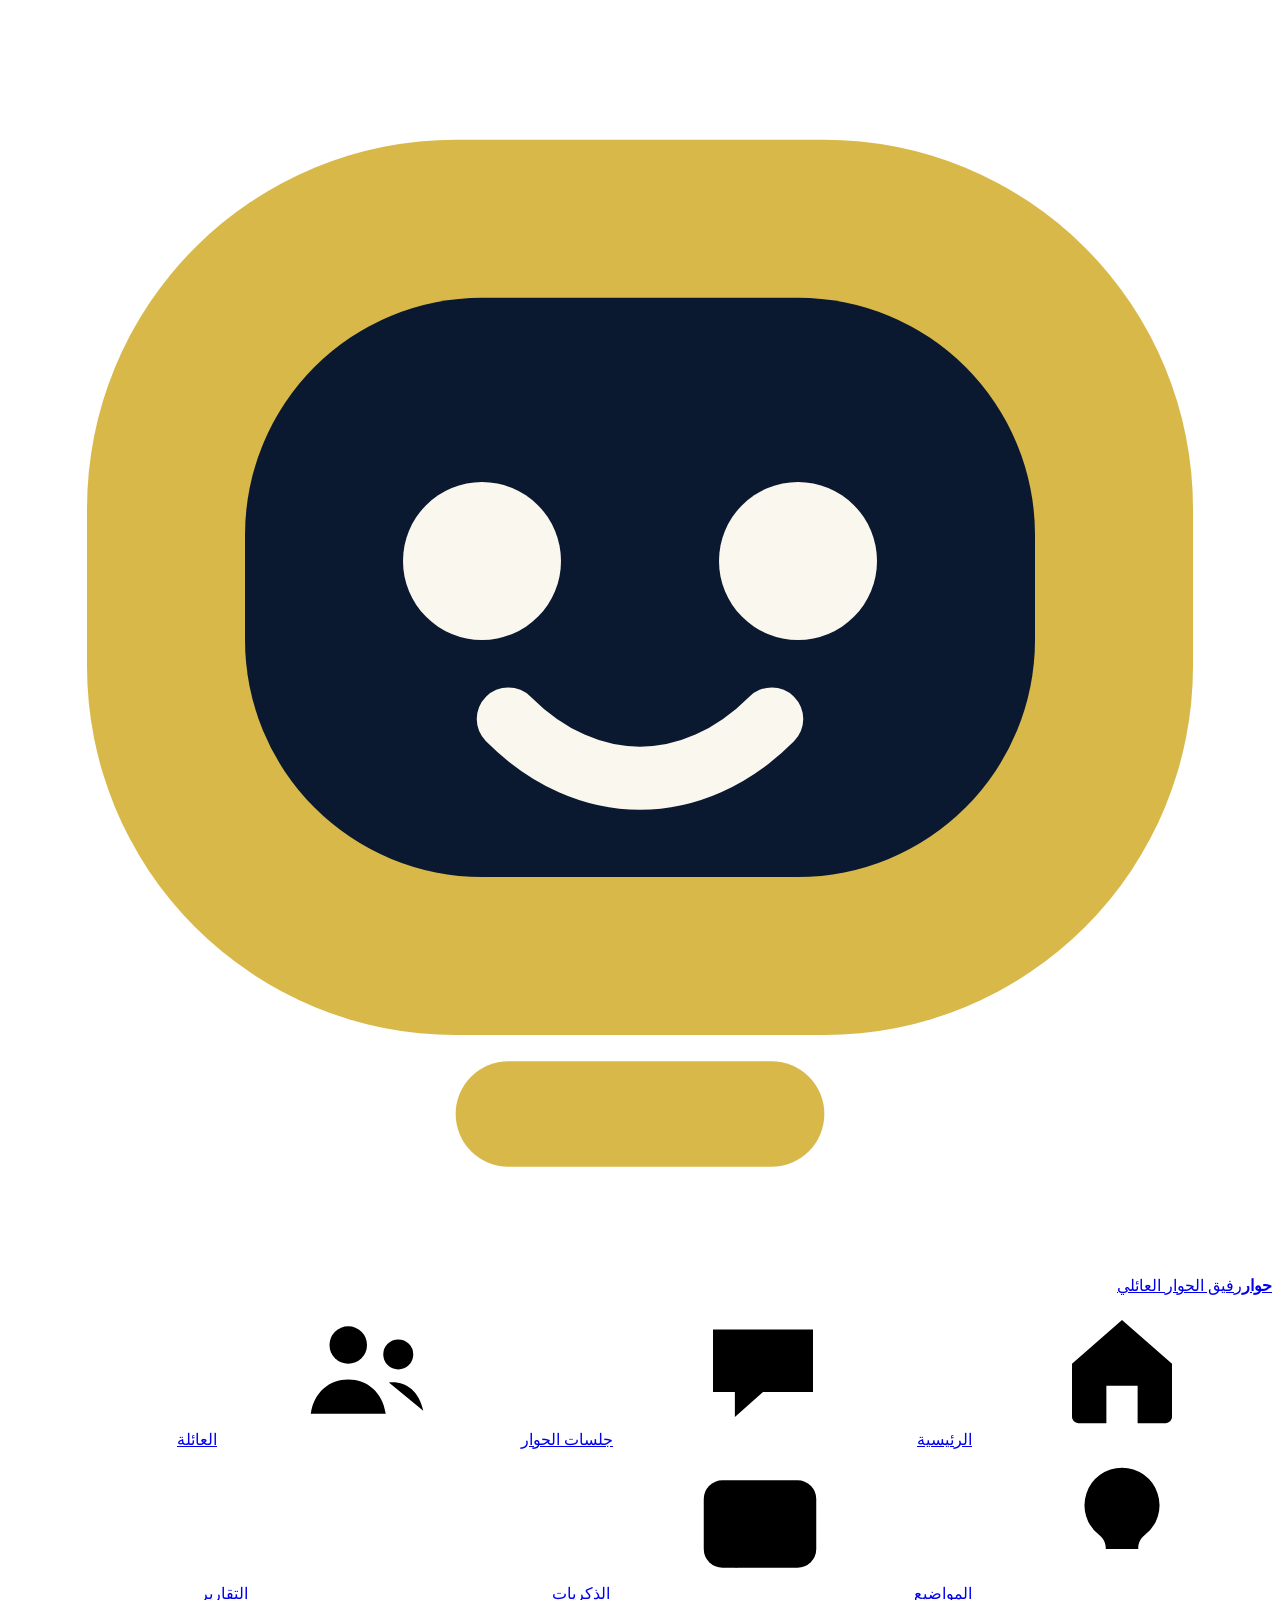
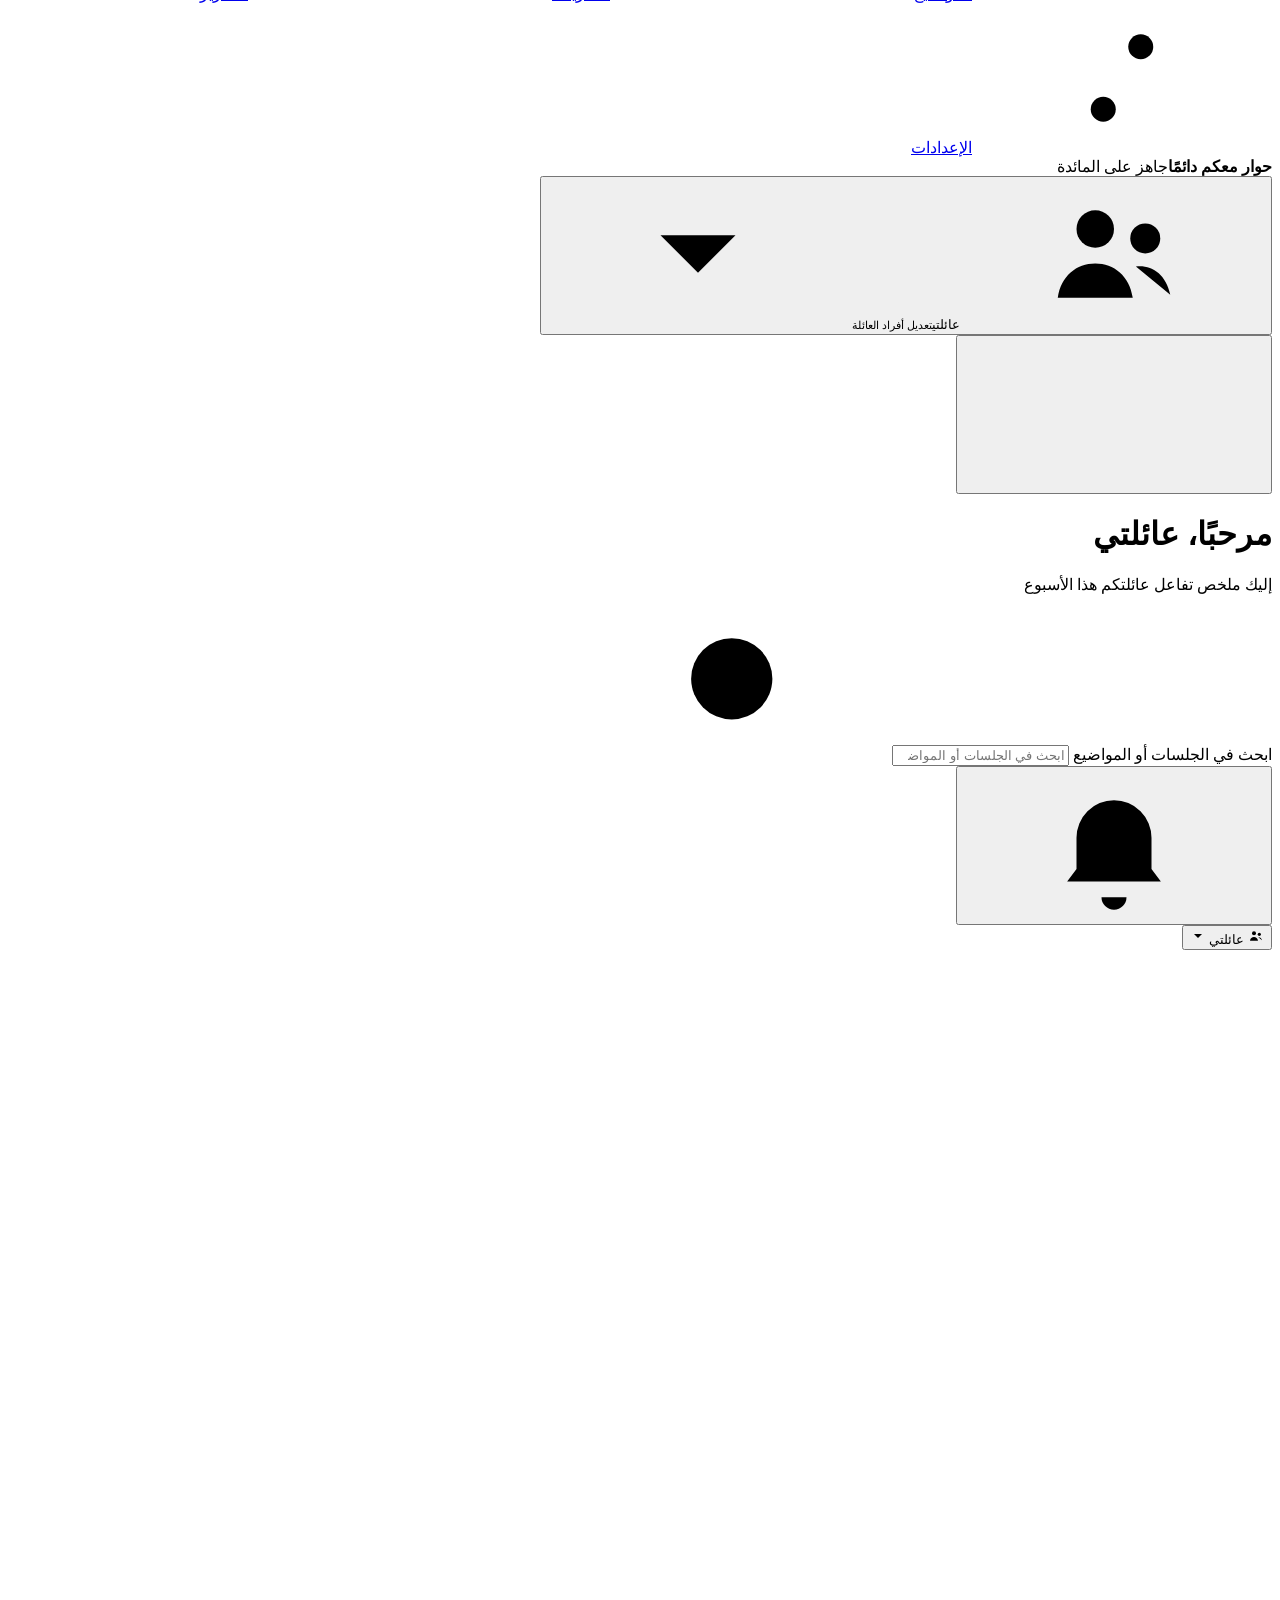
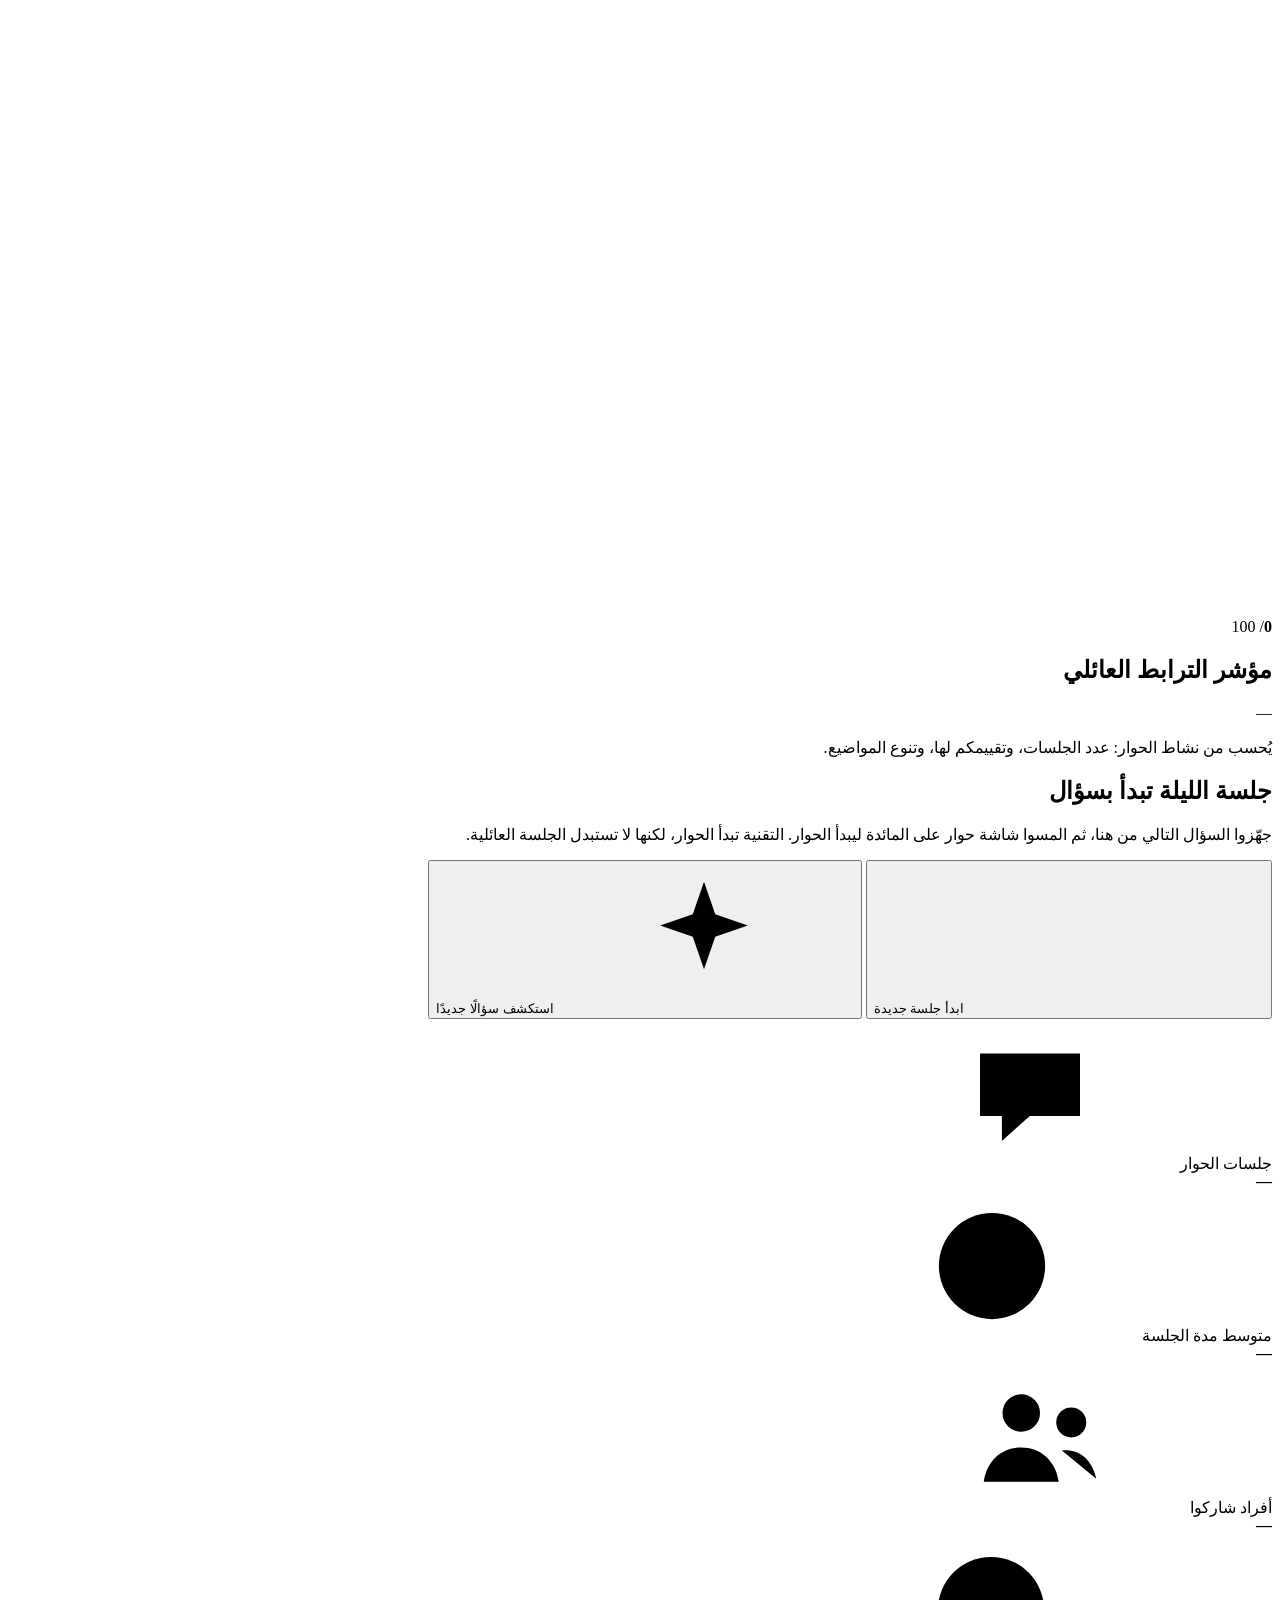
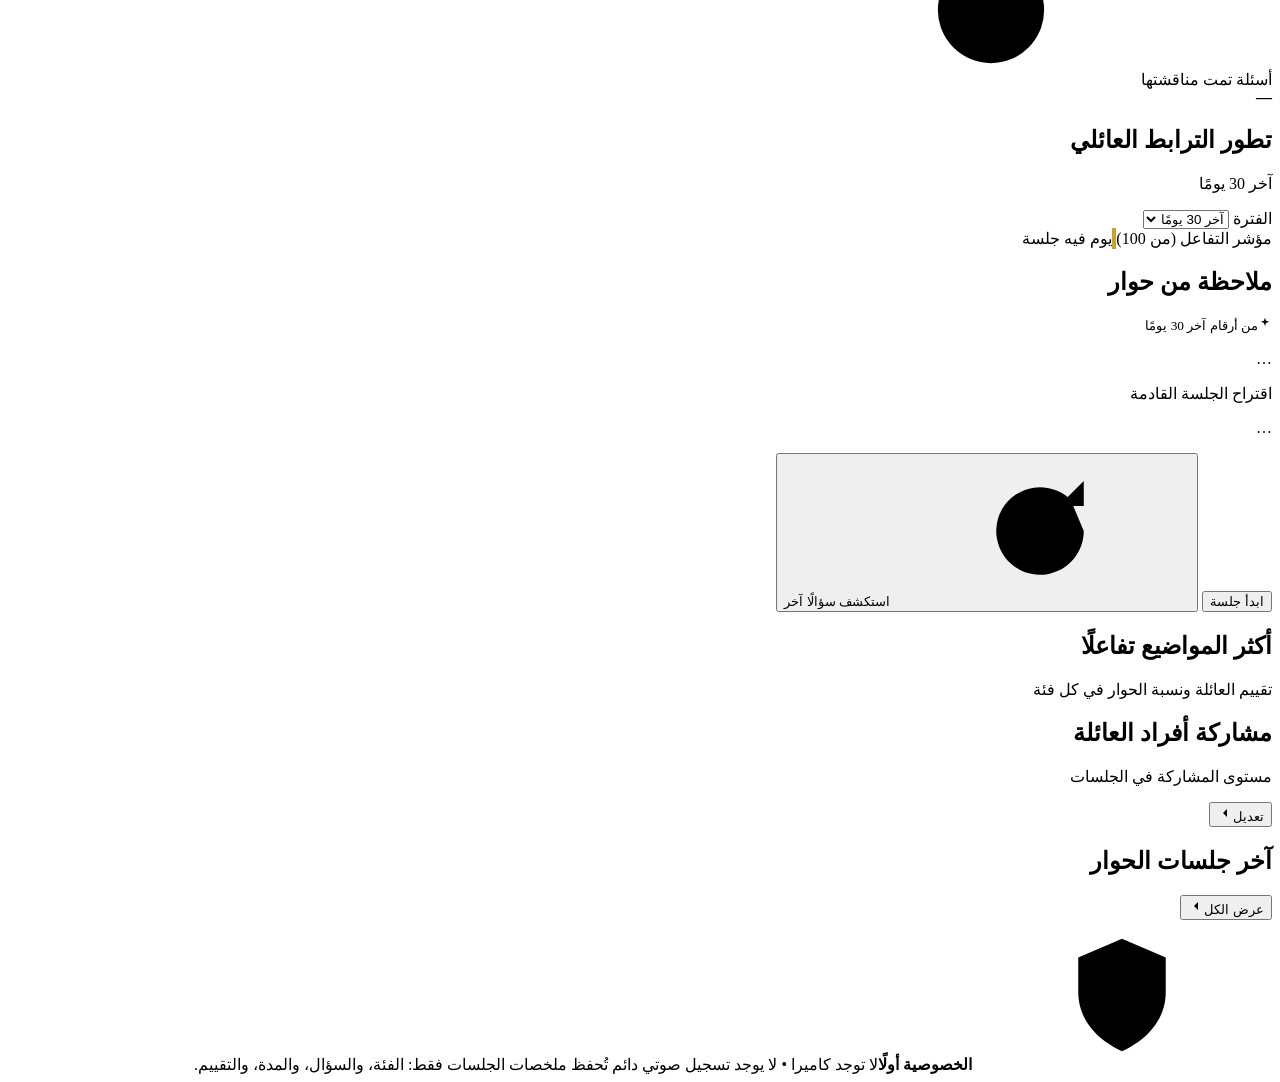
==== commit 0c26f3db: "Rename to Hiwar, show live sessions on the dashboard, answer faster - Dashboard: live card for the s" ====
--- a/sameer-ai-agent/templates/dashboard.html
+++ b/sameer-ai-agent/templates/dashboard.html
@@ -3,7 +3,7 @@
 <head>
 <meta charset="utf-8">
 <meta name="viewport" content="width=device-width, initial-scale=1, viewport-fit=cover">
-<title>لوحة سمير</title>
+<title>لوحة حوار</title>
 <meta name="theme-color" content="#0A1930">
 <link rel="icon" href="data:image/svg+xml,%3Csvg xmlns='http://www.w3.org/2000/svg' viewBox='0 0 48 48'%3E%3Crect x='3' y='5' width='42' height='34' rx='14' fill='%23d9b84a'/%3E%3Crect x='9' y='11' width='30' height='22' rx='9' fill='%230a1930'/%3E%3Ccircle cx='18' cy='21' r='3' fill='%23faf7ef'/%3E%3Ccircle cx='30' cy='21' r='3' fill='%23faf7ef'/%3E%3C/svg%3E">
 <link rel="preconnect" href="https://fonts.googleapis.com">
@@ -75,9 +75,9 @@
 
 <div class="app">
   <aside class="sidebar" id="sidebar" aria-label="القائمة الجانبية">
-    <a class="logo" href="/" aria-label="سمير، الصفحة الرئيسية للموقع">
+    <a class="logo" href="/" aria-label="حوار، الصفحة الرئيسية للموقع">
       <svg viewBox="0 0 48 48" aria-hidden="true"><rect x="3" y="5" width="42" height="34" rx="14" fill="#D9B84A"/><rect x="9" y="11" width="30" height="22" rx="9" fill="#0A1930"/><circle cx="18" cy="21" r="3" fill="#FAF7EF"/><circle cx="30" cy="21" r="3" fill="#FAF7EF"/><path d="M19 27c3 3 7 3 10 0" stroke="#FAF7EF" stroke-width="2.4" stroke-linecap="round" fill="none"/><rect x="17" y="40" width="14" height="4" rx="2" fill="#D9B84A"/></svg>
-      <div><b>سمير</b><span>رفيق الحوار العائلي</span></div>
+      <div><b>حوار</b><span>رفيق الحوار العائلي</span></div>
     </a>
     <nav class="nav" aria-label="أقسام اللوحة">
       <a href="#top" data-nav="top" aria-current="true"><svg class="i"><use href="#i-home"/></svg>الرئيسية</a>
@@ -89,7 +89,7 @@
       <a href="#settings" data-nav="settings" data-open-settings><svg class="i"><use href="#i-settings"/></svg>الإعدادات</a>
     </nav>
     <div class="side-foot">
-      <div class="side-robot"><span data-robot="happy"></span><div><b>سمير معكم دائمًا</b><span>جاهز على المائدة</span></div></div>
+      <div class="side-robot"><span data-robot="happy"></span><div><b>حوار معكم دائمًا</b><span>جاهز على المائدة</span></div></div>
       <button class="family-btn" type="button" data-open-settings>
         <span class="fam-av"><svg class="i"><use href="#i-users"/></svg></span>
         <span class="fam-name"><span data-bind="family-name">عائلتي</span><small>تعديل أفراد العائلة</small></span>
@@ -127,10 +127,25 @@
 
     <div class="demo-note" data-demo hidden role="note">
       <svg class="i"><use href="#i-sparkle"/></svg>
-      <span><b>بيانات تجريبية:</b> تظهر بيانات عائلتكم هنا تلقائيًا بعد أول جلسة مكتملة مع سمير.</span>
+      <span><b>بيانات تجريبية:</b> تظهر بيانات عائلتكم هنا تلقائيًا من أول جلسة مع حوار.</span>
     </div>
 
     <div class="grid">
+      <section class="card live c12" data-live hidden aria-live="polite" aria-labelledby="live-h">
+        <div class="live-head">
+          <span class="live-dot" aria-hidden="true"></span>
+          <h2 id="live-h">جلسة جارية الآن</h2>
+          <span class="chip" data-live-cat></span>
+          <span class="live-timer num" data-live-timer>00:00</span>
+        </div>
+        <p class="live-q" data-live-q></p>
+        <div class="live-stats">
+          <span><b class="num" data-live-turns>0</b> مرات تحدثت فيها العائلة</span>
+          <span><b class="num" data-live-replies>0</b> ردود من حوار</span>
+          <span class="muted">تُحدَّث اللوحة تلقائيًا عند انتهاء الجلسة</span>
+        </div>
+      </section>
+
       <section class="card bond c5" aria-labelledby="bond-h">
         <div class="ring" role="img" data-bond-ring aria-label="مؤشر الترابط العائلي">
           <svg viewBox="0 0 120 120"><circle class="track" cx="60" cy="60" r="52" fill="none" stroke-width="10"/><circle class="bar" data-bond-bar cx="60" cy="60" r="52" fill="none" stroke-width="10" stroke-dasharray="326.7" stroke-dashoffset="326.7"/></svg>
@@ -147,12 +162,12 @@
       <section class="card welcome c7" aria-labelledby="welcome-h">
         <div>
           <h2 id="welcome-h">جلسة الليلة تبدأ بسؤال</h2>
-          <p>جهّزوا السؤال التالي من هنا، ثم المسوا شاشة سمير على المائدة ليبدأ الحوار. التقنية تبدأ الحوار، لكنها لا تستبدل الجلسة العائلية.</p>
+          <p>جهّزوا السؤال التالي من هنا، ثم المسوا شاشة حوار على المائدة ليبدأ الحوار. التقنية تبدأ الحوار، لكنها لا تستبدل الجلسة العائلية.</p>
           <div class="actions">
             <button class="btn btn-gold" type="button" data-queue><svg class="i"><use href="#i-plus"/></svg>ابدأ جلسة جديدة</button>
             <button class="btn btn-line" type="button" data-explore><svg class="i"><use href="#i-sparkle"/></svg>استكشف سؤالًا جديدًا</button>
           </div>
-          <p class="queued" data-queued hidden><svg class="i"><use href="#i-check"/></svg>السؤال جاهز على سمير. المسوا الروبوت لبدء الجلسة.</p>
+          <p class="queued" data-queued hidden><svg class="i"><use href="#i-check"/></svg>السؤال جاهز على حوار. المسوا الروبوت لبدء الجلسة.</p>
         </div>
         <span data-robot="listening"></span>
       </section>
@@ -174,7 +189,7 @@
       </section>
 
       <section class="card insight c4" aria-labelledby="insight-h">
-        <div class="insight-head"><span data-robot="happy" data-insight-robot></span><div><h2 id="insight-h">ملاحظة من سمير</h2><small><svg class="i" style="width:14px;height:14px"><use href="#i-sparkle"/></svg><span data-insight-src>من أرقام آخر 30 يومًا</span></small></div></div>
+        <div class="insight-head"><span data-robot="happy" data-insight-robot></span><div><h2 id="insight-h">ملاحظة من حوار</h2><small><svg class="i" style="width:14px;height:14px"><use href="#i-sparkle"/></svg><span data-insight-src>من أرقام آخر 30 يومًا</span></small></div></div>
         <p class="bubble" data-insight>…</p>
         <div class="next">
           <div class="next-label"><span>اقتراح الجلسة القادمة</span><span class="chip" data-next-cat hidden></span></div>
@@ -216,7 +231,7 @@
     <div><label for="fam-name">اسم العائلة</label><input class="field" id="fam-name" name="name" maxlength="40" placeholder="عائلة السالم"></div>
     <div>
       <label>أفراد العائلة</label>
-      <p class="muted" style="margin:-4px 0 8px">الصفة والعمر فقط، ليختار سمير أسئلة تناسب الأعمار.</p>
+      <p class="muted" style="margin:-4px 0 8px">الصفة والعمر فقط، ليختار حوار أسئلة تناسب الأعمار.</p>
       <div data-members></div>
       <button class="btn btn-line" type="button" data-add-member style="min-height:40px"><svg class="i"><use href="#i-plus"/></svg>إضافة فرد</button>
     </div>
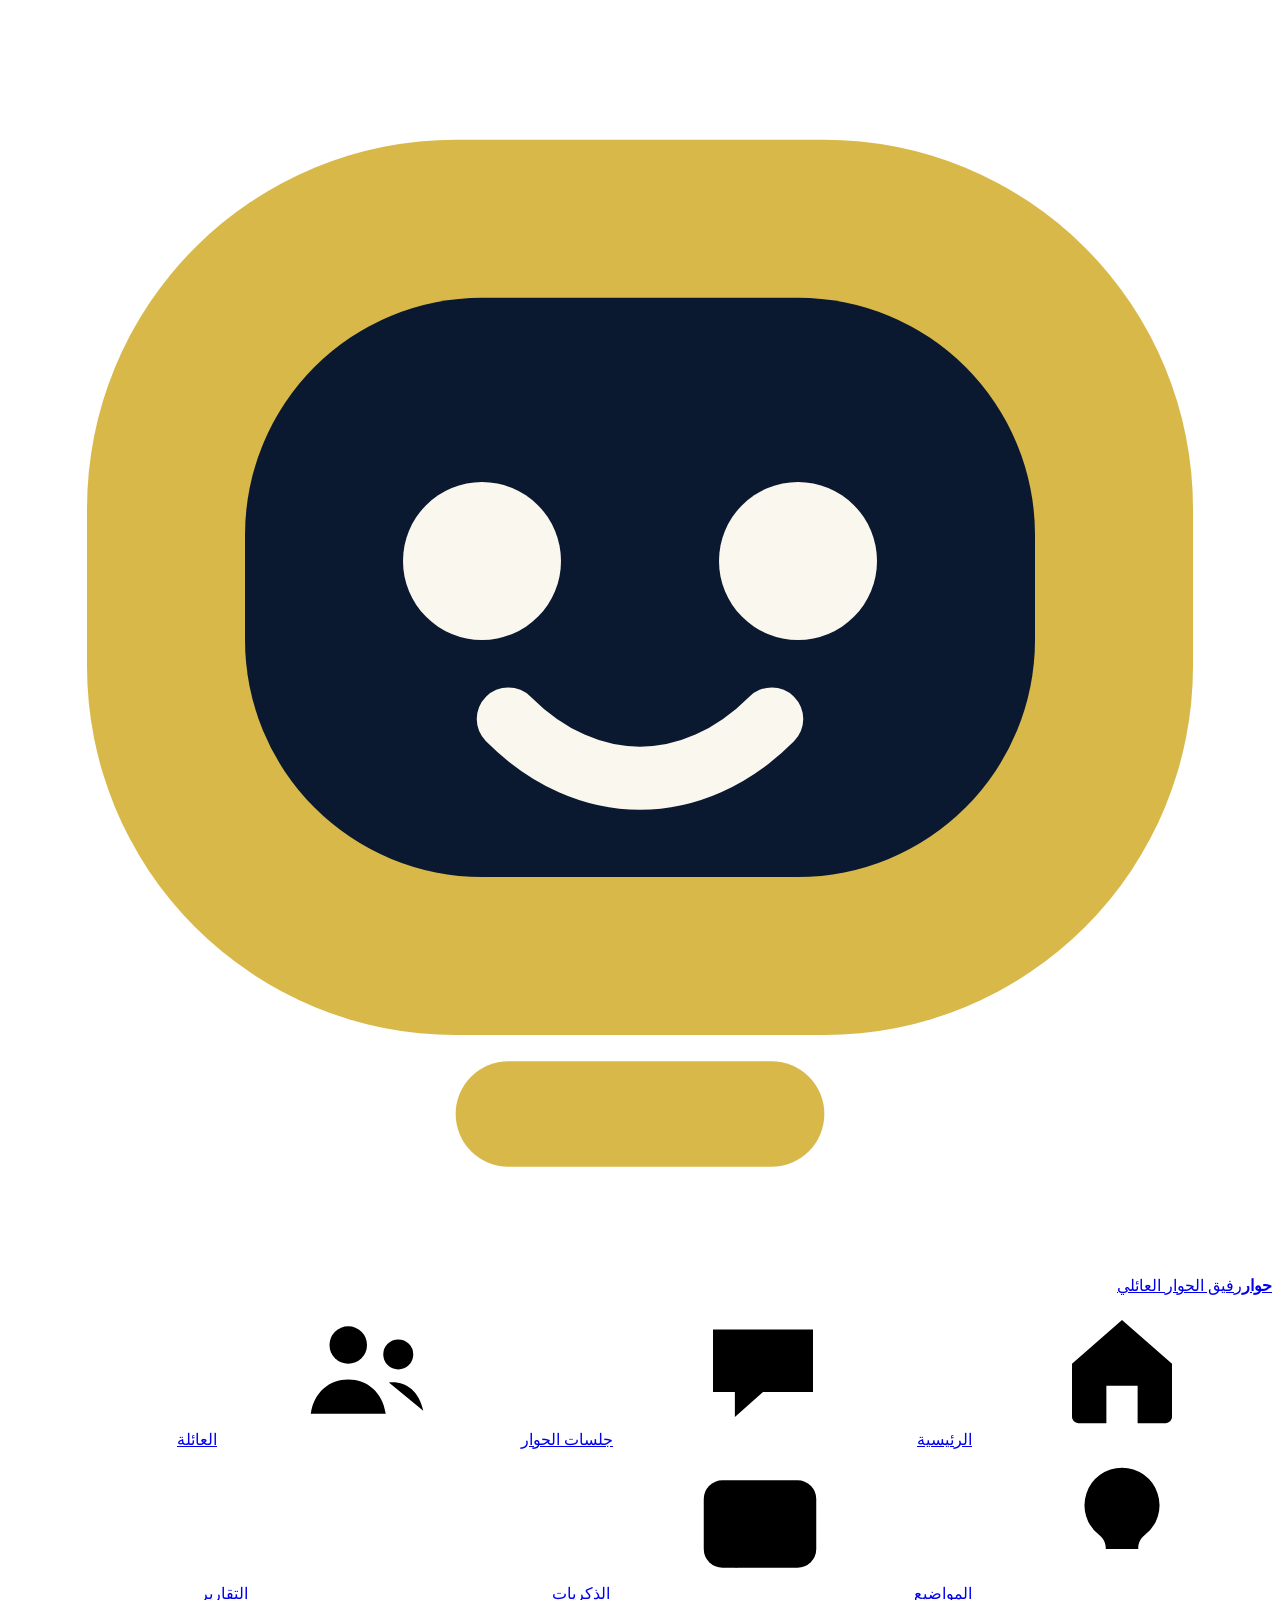
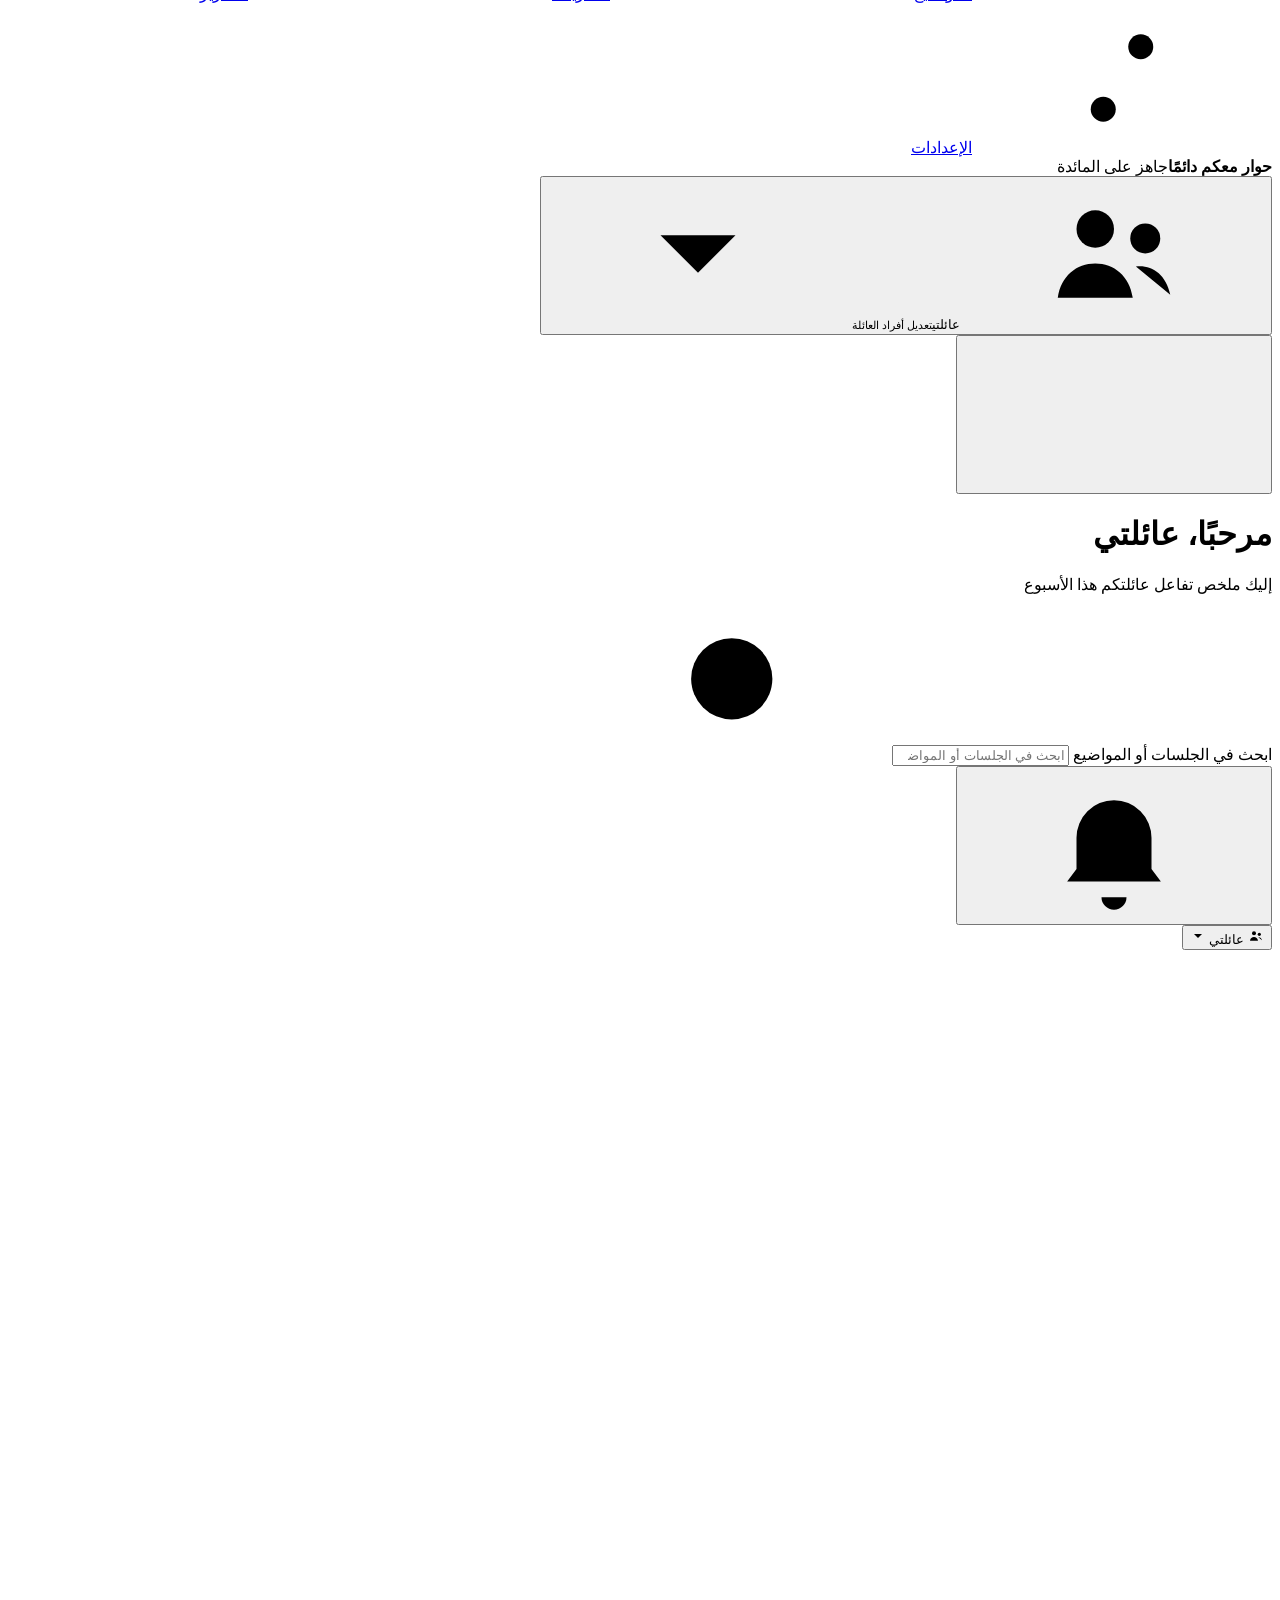
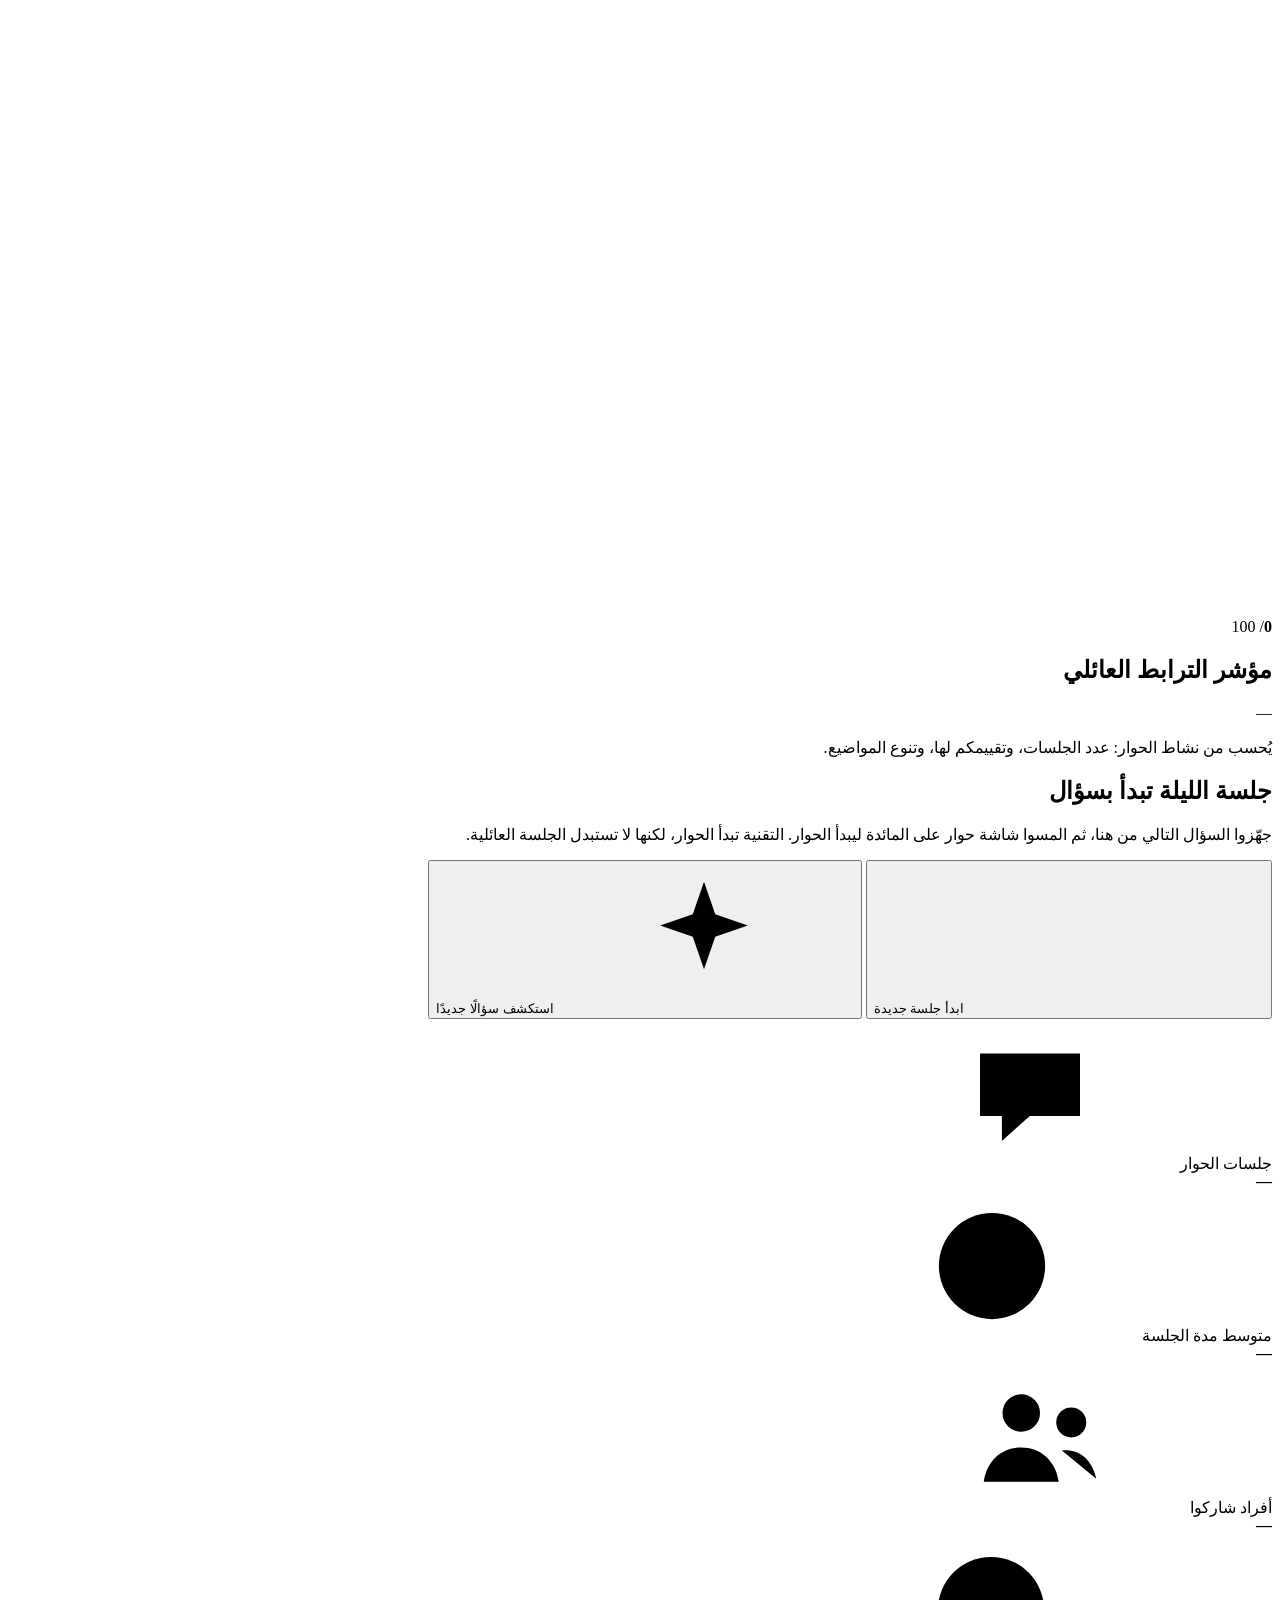
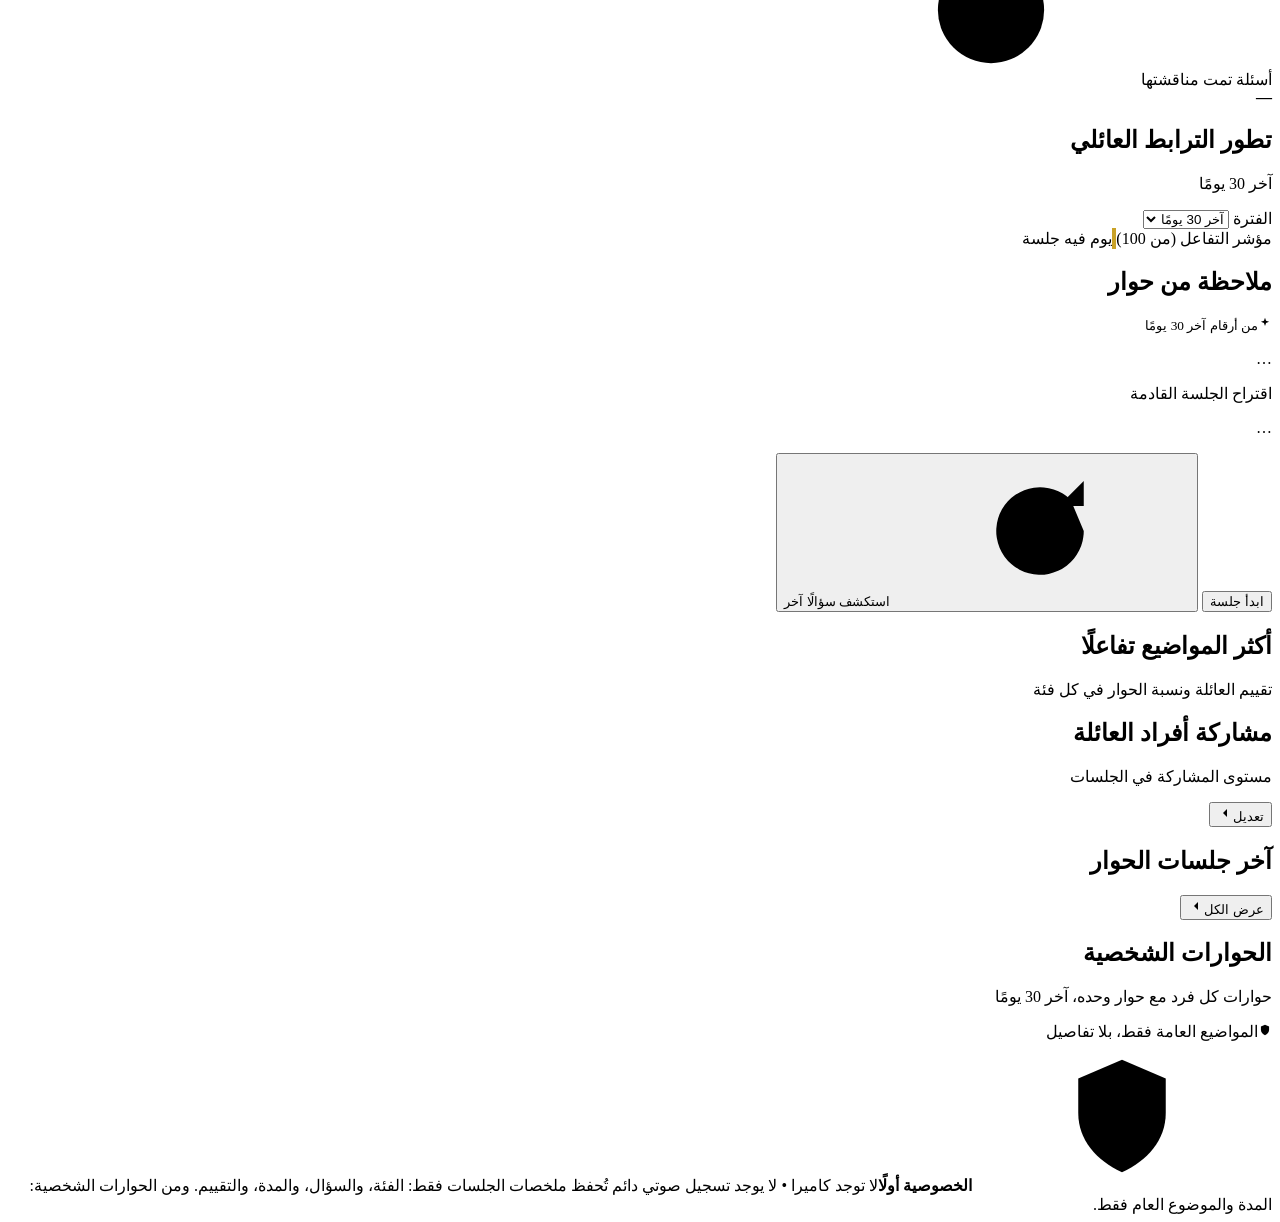
==== commit 3bb39a6a: "Personal conversations: one-to-one chats alongside family sessions Tapping the robot now offers two " ====
--- a/sameer-ai-agent/templates/dashboard.html
+++ b/sameer-ai-agent/templates/dashboard.html
@@ -140,7 +140,7 @@
         </div>
         <p class="live-q" data-live-q></p>
         <div class="live-stats">
-          <span><b class="num" data-live-turns>0</b> مرات تحدثت فيها العائلة</span>
+          <span><b class="num" data-live-turns>0</b> <span data-live-turns-label>مرات تحدثت فيها العائلة</span></span>
           <span><b class="num" data-live-replies>0</b> ردود من حوار</span>
           <span class="muted">تُحدَّث اللوحة تلقائيًا عند انتهاء الجلسة</span>
         </div>
@@ -216,11 +216,19 @@
         <div class="chips" data-filters hidden></div>
         <div class="sessions" data-sessions></div>
       </section>
+
+      <section class="card c12" id="personal" aria-labelledby="personal-h">
+        <div class="card-head">
+          <div><h2 id="personal-h">الحوارات الشخصية</h2><p data-personal-sub>حوارات كل فرد مع حوار وحده، آخر 30 يومًا</p></div>
+          <span class="chip"><svg class="i" style="width:14px;height:14px"><use href="#i-shield"/></svg>المواضيع العامة فقط، بلا تفاصيل</span>
+        </div>
+        <div class="personal" data-personal></div>
+      </section>
     </div>
 
     <footer class="privacy" role="contentinfo">
       <span class="p-main"><svg class="i"><use href="#i-shield"/></svg><b>الخصوصية أولًا</b><span>لا توجد كاميرا • لا يوجد تسجيل صوتي دائم</span></span>
-      <span>تُحفظ ملخصات الجلسات فقط: الفئة، والسؤال، والمدة، والتقييم.</span>
+      <span>تُحفظ ملخصات الجلسات فقط: الفئة، والسؤال، والمدة، والتقييم. ومن الحوارات الشخصية: المدة والموضوع العام فقط.</span>
     </footer>
   </main>
 </div>
